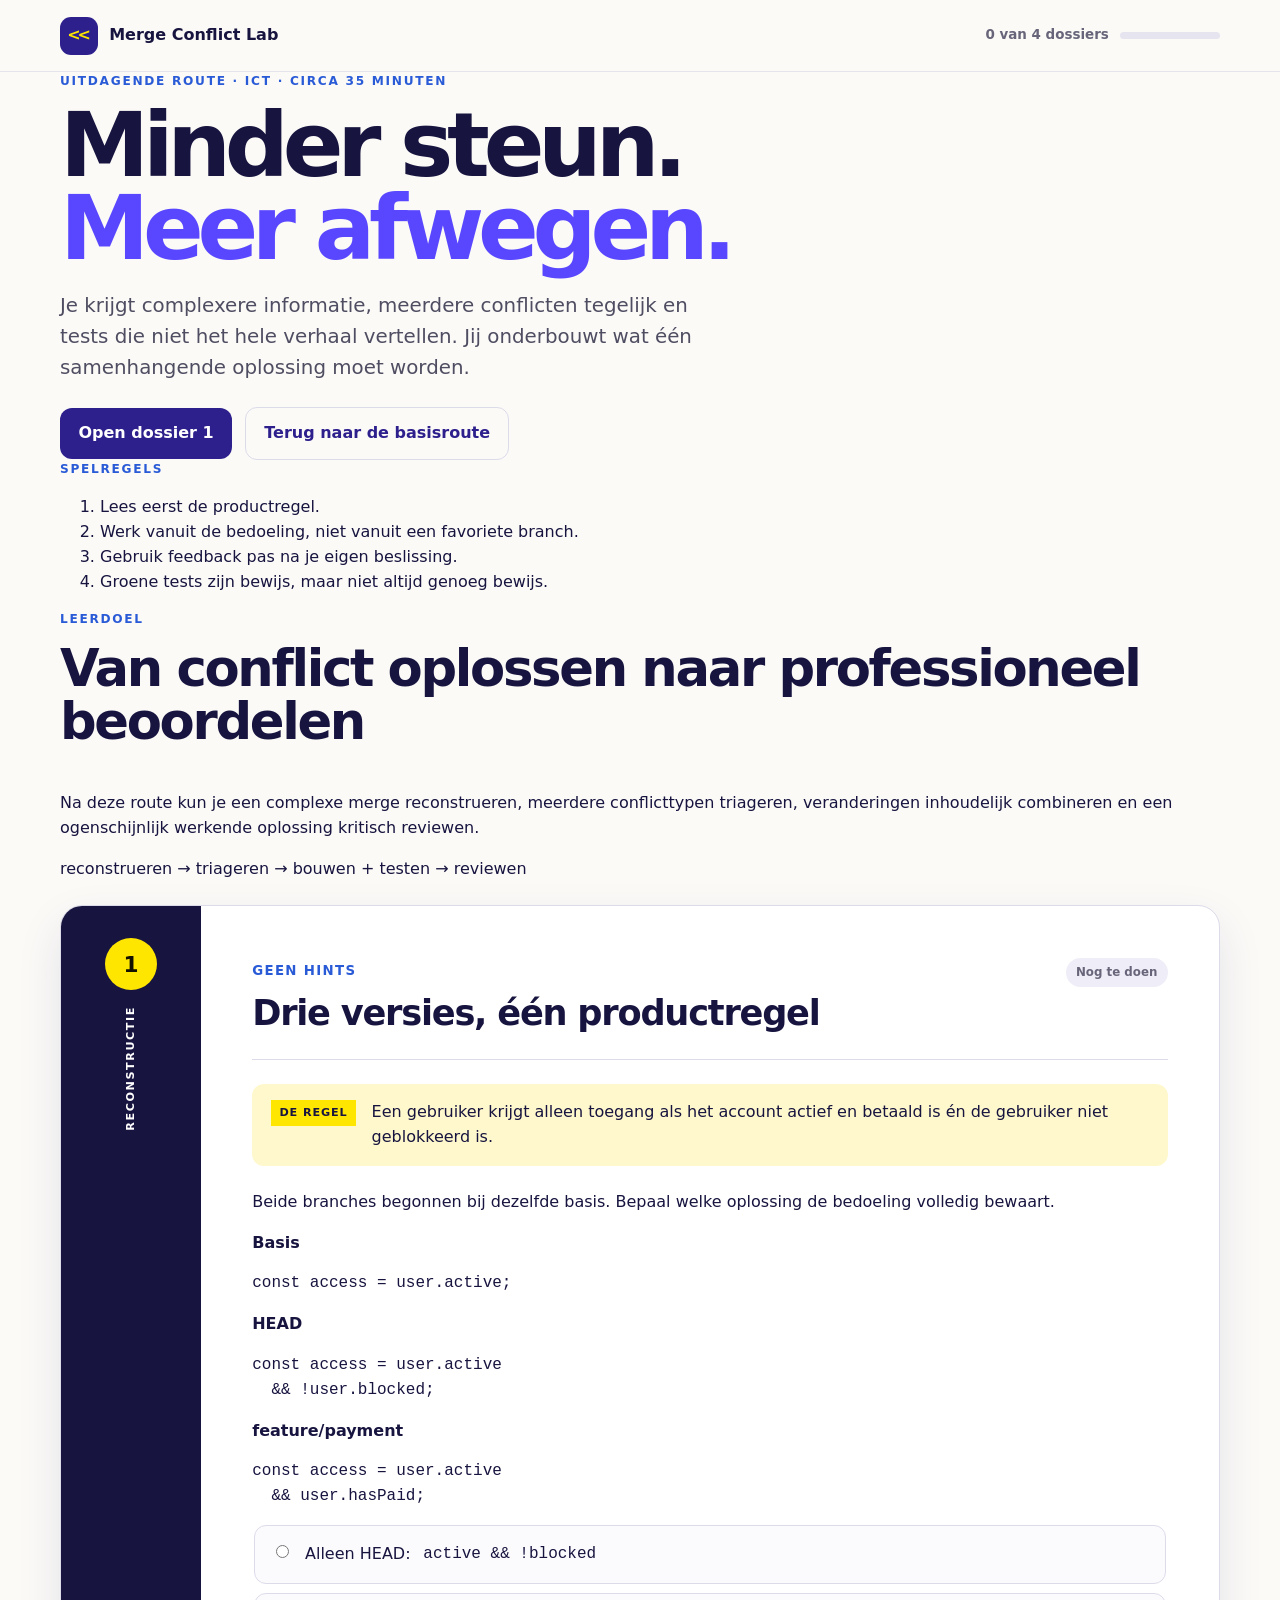
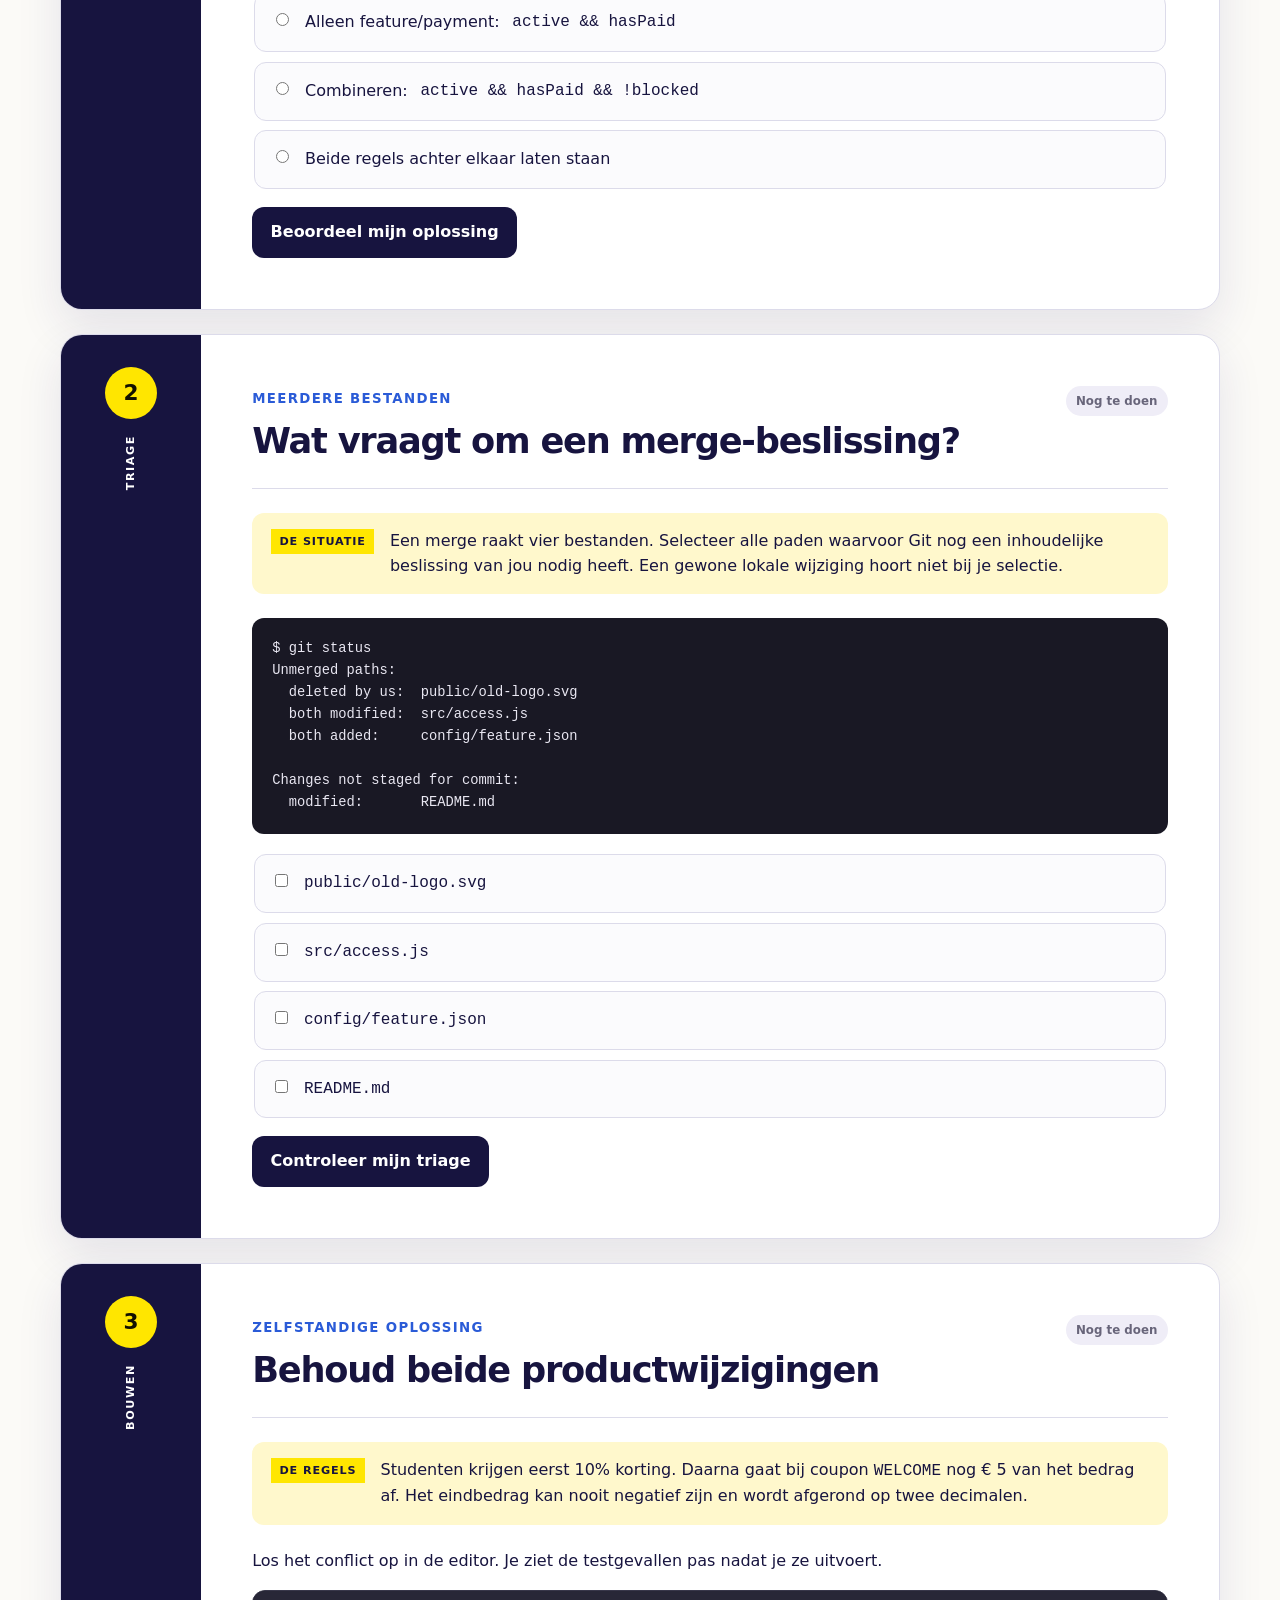
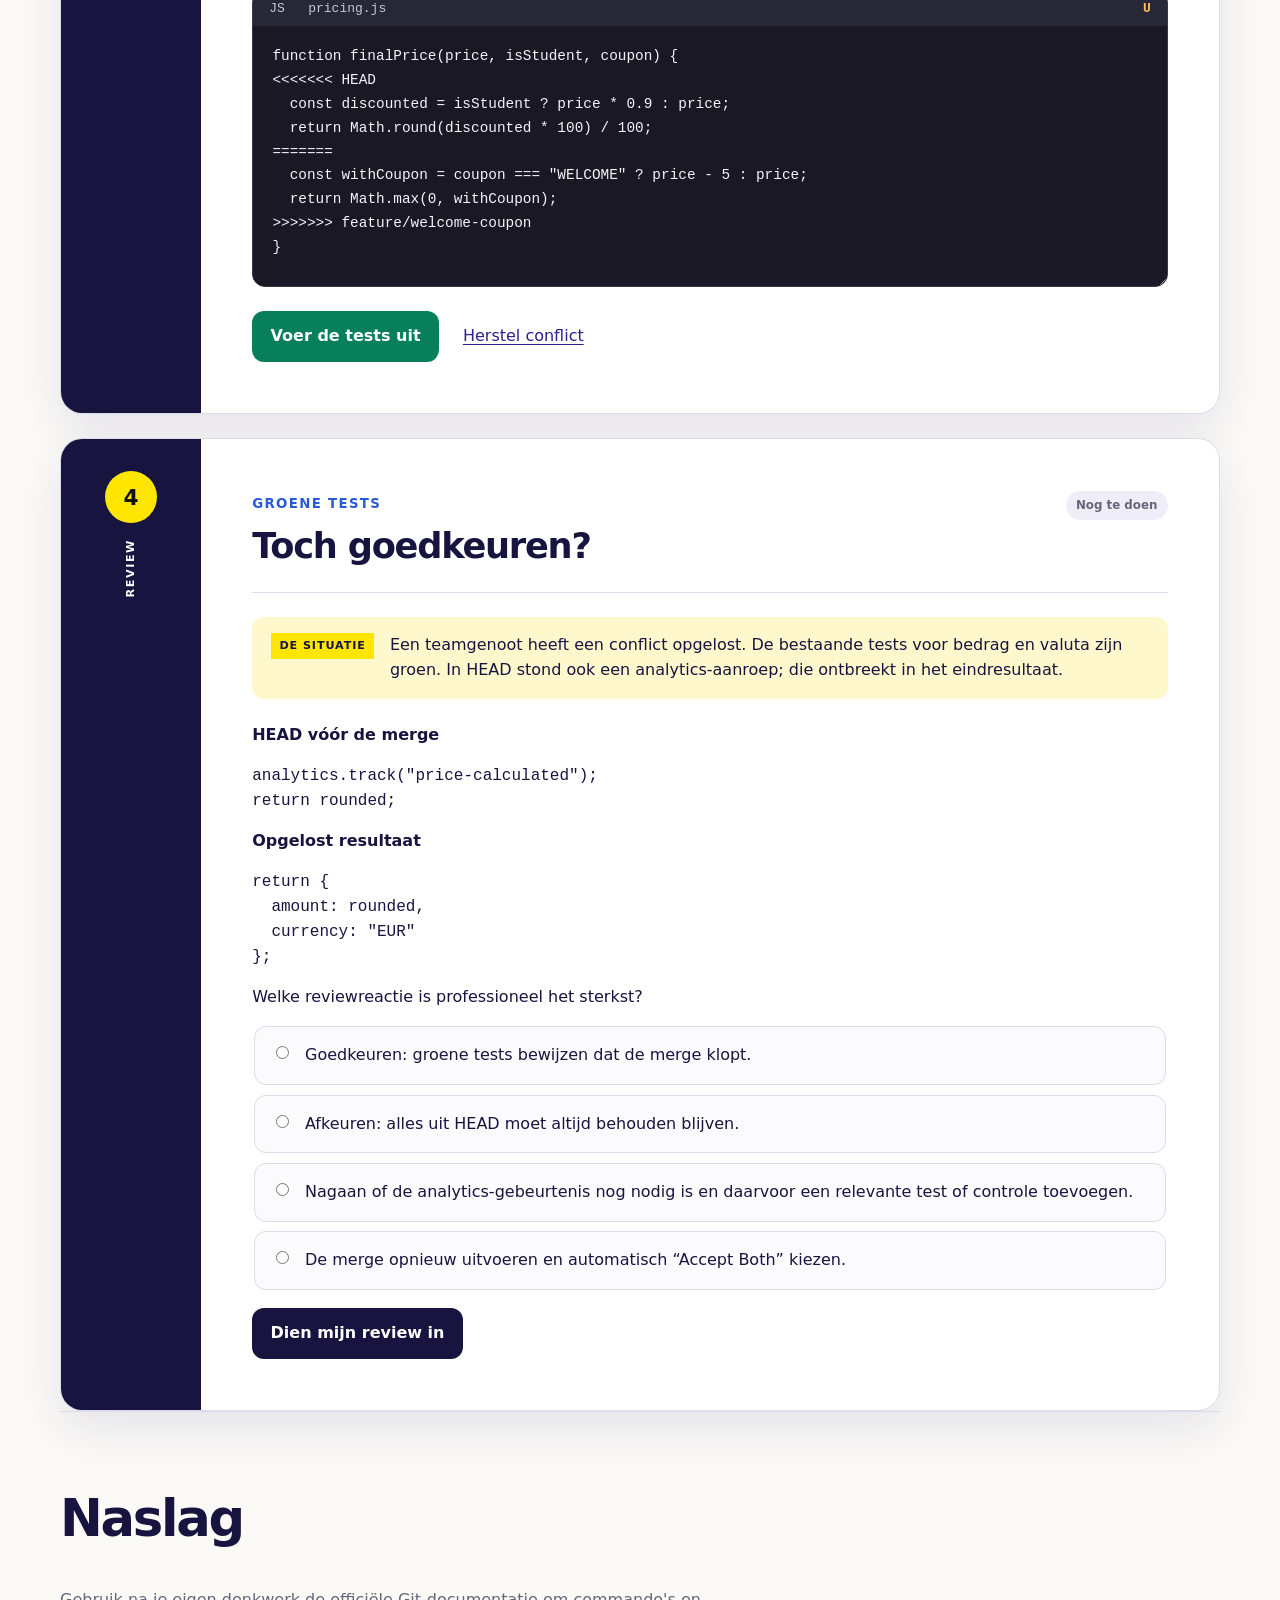
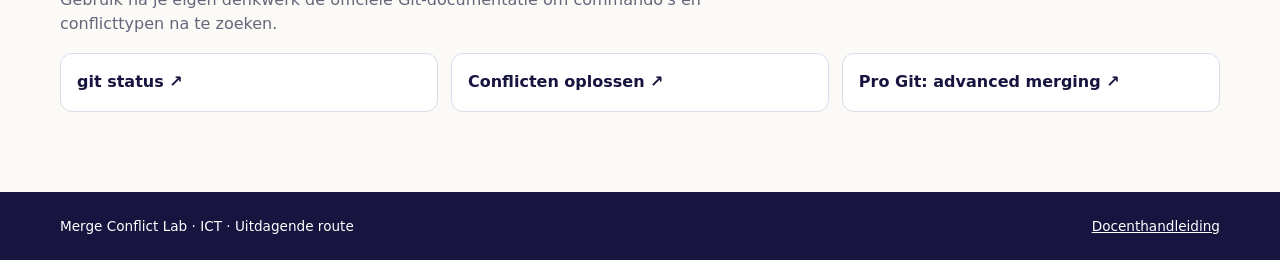
==== challenge.html @ c4d753e9 "Voeg challenge.html voor de uitdagende route toe" ====
<!doctype html>
<html lang="nl">
<head>
<meta charset="utf-8"><meta name="viewport" content="width=device-width,initial-scale=1">
<meta name="description" content="Uitdagende ICT-oefenroute over Git merge-conflicten.">
<title>Uitdagende route · Merge Conflict Lab</title><link rel="icon" href="favicon.svg" type="image/svg+xml"><link rel="stylesheet" href="style.css"><link rel="stylesheet" href="challenge.css">
</head>
<body class="challenge-page">
<a class="skip" href="#dossiers">Ga naar de dossiers</a>
<header><a class="brand" href="index.html"><b>&lt;&lt;</b> Merge Conflict Lab</a><div class="progress"><span id="challengeProgressText">0 van 4 dossiers</span><i><em id="challengeProgressBar"></em></i></div></header>
<main>
<section class="challenge-hero shell">
  <div><p class="eyebrow">Uitdagende route · ICT · circa 35 minuten</p><h1>Minder steun.<br><span>Meer afwegen.</span></h1><p class="lead">Je krijgt complexere informatie, meerdere conflicten tegelijk en tests die niet het hele verhaal vertellen. Jij onderbouwt wat één samenhangende oplossing moet worden.</p><div class="actions"><a class="button primary" href="#dossiers">Open dossier 1</a><a class="button ghost" href="index.html">Terug naar de basisroute</a></div></div>
  <div class="challenge-rules"><p class="eyebrow">Spelregels</p><ol><li>Lees eerst de productregel.</li><li>Werk vanuit de bedoeling, niet vanuit een favoriete branch.</li><li>Gebruik feedback pas na je eigen beslissing.</li><li>Groene tests zijn bewijs, maar niet altijd genoeg bewijs.</li></ol></div>
</section>

<section class="challenge-intro shell"><p class="eyebrow">Leerdoel</p><h2>Van conflict oplossen naar professioneel beoordelen</h2><p>Na deze route kun je een complexe merge reconstrueren, meerdere conflicttypen triageren, veranderingen inhoudelijk combineren en een ogenschijnlijk werkende oplossing kritisch reviewen.</p><div class="challenge-route"><span>reconstrueren</span> → <span>triageren</span> → <span>bouwen + testen</span> → <span>reviewen</span></div></section>

<section class="challenge-dossiers shell" id="dossiers">
<article class="mission challenge-mission" data-challenge="1"><aside><b>1</b><span>Reconstructie</span></aside><div class="content"><div class="mission-head"><div><small>GEEN HINTS</small><h3>Drie versies, één productregel</h3></div><mark>Nog te doen</mark></div>
<div class="briefing"><b>De regel</b><p>Een gebruiker krijgt alleen toegang als het account actief en betaald is én de gebruiker niet geblokkeerd is.</p></div>
<p>Beide branches begonnen bij dezelfde basis. Bepaal welke oplossing de bedoeling volledig bewaart.</p>
<div class="three-way"><div><b>Basis</b><pre><code>const access = user.active;</code></pre></div><div><b>HEAD</b><pre><code>const access = user.active
  && !user.blocked;</code></pre></div><div><b>feature/payment</b><pre><code>const access = user.active
  && user.hasPaid;</code></pre></div></div>
<fieldset class="stack">
<label><input type="radio" name="reconstruct" value="head">Alleen HEAD: <code>active && !blocked</code></label>
<label><input type="radio" name="reconstruct" value="incoming">Alleen feature/payment: <code>active && hasPaid</code></label>
<label><input type="radio" name="reconstruct" value="combine">Combineren: <code>active && hasPaid && !blocked</code></label>
<label><input type="radio" name="reconstruct" value="both">Beide regels achter elkaar laten staan</label>
</fieldset><button class="button check" id="checkReconstruct">Beoordeel mijn oplossing</button><div class="feedback" id="reconstructFeedback" aria-live="polite"></div></div></article>

<article class="mission challenge-mission" data-challenge="2"><aside><b>2</b><span>Triage</span></aside><div class="content"><div class="mission-head"><div><small>MEERDERE BESTANDEN</small><h3>Wat vraagt om een merge-beslissing?</h3></div><mark>Nog te doen</mark></div>
<div class="briefing"><b>De situatie</b><p>Een merge raakt vier bestanden. Selecteer alle paden waarvoor Git nog een inhoudelijke beslissing van jou nodig heeft. Een gewone lokale wijziging hoort niet bij je selectie.</p></div>
<pre class="status-output"><code>$ git status
Unmerged paths:
  deleted by us:  public/old-logo.svg
  both modified:  src/access.js
  both added:     config/feature.json

Changes not staged for commit:
  modified:       README.md</code></pre>
<fieldset class="stack triage-options">
<label><input type="checkbox" name="triage" value="logo"><code>public/old-logo.svg</code></label>
<label><input type="checkbox" name="triage" value="access"><code>src/access.js</code></label>
<label><input type="checkbox" name="triage" value="config"><code>config/feature.json</code></label>
<label><input type="checkbox" name="triage" value="readme"><code>README.md</code></label>
</fieldset><button class="button check" id="checkTriage">Controleer mijn triage</button><div class="feedback" id="triageFeedback" aria-live="polite"></div></div></article>

<article class="mission challenge-mission" data-challenge="3"><aside><b>3</b><span>Bouwen</span></aside><div class="content"><div class="mission-head"><div><small>ZELFSTANDIGE OPLOSSING</small><h3>Behoud beide productwijzigingen</h3></div><mark>Nog te doen</mark></div>
<div class="briefing"><b>De regels</b><p>Studenten krijgen eerst 10% korting. Daarna gaat bij coupon <code>WELCOME</code> nog € 5 van het bedrag af. Het eindbedrag kan nooit negatief zijn en wordt afgerond op twee decimalen.</p></div>
<p>Los het conflict op in de editor. Je ziet de testgevallen pas nadat je ze uitvoert.</p>
<div class="editor"><div>JS &nbsp; pricing.js <b>U</b></div><textarea id="challengeEditor" spellcheck="false" aria-label="Los het prijsconflict op">function finalPrice(price, isStudent, coupon) {
<<<<<<< HEAD
  const discounted = isStudent ? price * 0.9 : price;
  return Math.round(discounted * 100) / 100;
=======
  const withCoupon = coupon === "WELCOME" ? price - 5 : price;
  return Math.max(0, withCoupon);
>>>>>>> feature/welcome-coupon
}</textarea></div>
<div class="actions"><button class="button test" id="runChallengeTests">Voer de tests uit</button><button class="linkbutton" id="restoreChallengeCode">Herstel conflict</button></div><div class="feedback" id="challengeCodeFeedback" aria-live="polite"></div><div class="tests" id="challengeTestPanel" aria-live="polite" hidden></div></div></article>

<article class="mission challenge-mission" data-challenge="4"><aside><b>4</b><span>Review</span></aside><div class="content"><div class="mission-head"><div><small>GROENE TESTS</small><h3>Toch goedkeuren?</h3></div><mark>Nog te doen</mark></div>
<div class="briefing"><b>De situatie</b><p>Een teamgenoot heeft een conflict opgelost. De bestaande tests voor bedrag en valuta zijn groen. In HEAD stond ook een analytics-aanroep; die ontbreekt in het eindresultaat.</p></div>
<div class="review-grid"><div><b>HEAD vóór de merge</b><pre><code>analytics.track("price-calculated");
return rounded;</code></pre></div><div><b>Opgelost resultaat</b><pre><code>return {
  amount: rounded,
  currency: "EUR"
};</code></pre></div></div>
<p>Welke reviewreactie is professioneel het sterkst?</p><fieldset class="stack">
<label><input type="radio" name="review" value="approve">Goedkeuren: groene tests bewijzen dat de merge klopt.</label>
<label><input type="radio" name="review" value="reject">Afkeuren: alles uit HEAD moet altijd behouden blijven.</label>
<label><input type="radio" name="review" value="investigate">Nagaan of de analytics-gebeurtenis nog nodig is en daarvoor een relevante test of controle toevoegen.</label>
<label><input type="radio" name="review" value="redo">De merge opnieuw uitvoeren en automatisch “Accept Both” kiezen.</label>
</fieldset><button class="button check" id="checkReview">Dien mijn review in</button><div class="feedback" id="reviewFeedback" aria-live="polite"></div></div></article>
</section>

<section class="challenge-finish shell" id="challengeFinish" hidden><p class="eyebrow">Route voltooid</p><h2>Je beoordeelt nu méér dan markers</h2><p>Je hebt technische signalen, productregels, tests en verloren gedrag samen gebruikt. Dat is de kern van een professionele merge-review.</p><div class="mantra"><span>reconstrueer</span> → <span>begrijp bedoeling</span> → <span>combineer</span> → <span>test</span> → <span>review verloren gedrag</span></div><div class="actions"><a class="button primary" href="index.html">Terug naar de basisroute</a><button class="button ghost light" id="printChallenge">Print / bewaar als pdf</button></div></section>

<section class="sources shell"><h2>Naslag</h2><p>Gebruik na je eigen denkwerk de officiële Git-documentatie om commando's en conflicttypen na te zoeken.</p><div><a href="https://git-scm.com/docs/git-status" target="_blank" rel="noreferrer">git status ↗</a><a href="https://git-scm.com/docs/git-merge#_how_to_resolve_conflicts" target="_blank" rel="noreferrer">Conflicten oplossen ↗</a><a href="https://git-scm.com/book/en/v2/Git-Tools-Advanced-Merging" target="_blank" rel="noreferrer">Pro Git: advanced merging ↗</a></div></section>
</main>
<footer><p>Merge Conflict Lab · ICT · Uitdagende route</p><a href="DOCENTHANDLEIDING.md">Docenthandleiding</a></footer>
<script src="challenge.js"></script>
</body></html>
---- style.css ----
:root{--ink:#17143f;--purple:#2d208d;--bright:#5947ff;--blue:#2a5bd7;--yellow:#ffe600;--green:#087f5b;--red:#c53845;--paper:#fbfaf7;--line:#dcdbea;--muted:#68657a;--terminal:#191824;--shadow:0 18px 45px rgba(38,31,103,.1)}
*{box-sizing:border-box}html{scroll-behavior:smooth}body{margin:0;background:var(--paper);color:var(--ink);font:16px/1.55 Inter,ui-sans-serif,system-ui,-apple-system,"Segoe UI",sans-serif}button,input,select,textarea{font:inherit}button,label,select{cursor:pointer}code,pre,textarea{font-family:"SFMono-Regular",Consolas,monospace}a{color:inherit}.shell{width:min(1160px,calc(100% - 40px));margin-inline:auto}.skip{position:fixed;top:-5rem;left:1rem;z-index:30;background:var(--yellow);padding:.7rem 1rem;font-weight:800}.skip:focus{top:1rem}
header{position:sticky;top:0;z-index:20;height:72px;padding:0 max(20px,calc((100vw - 1160px)/2));display:flex;align-items:center;justify-content:space-between;gap:2rem;background:rgba(251,250,247,.93);backdrop-filter:blur(16px);border-bottom:1px solid rgba(45,32,141,.1)}.brand{display:flex;align-items:center;gap:.7rem;text-decoration:none;font-weight:850}.brand b{display:grid;place-items:center;width:38px;height:38px;border-radius:11px;background:var(--purple);color:var(--yellow);letter-spacing:-.2em;padding-right:.2em}.progress{min-width:230px;display:grid;grid-template-columns:auto 100px;align-items:center;gap:.7rem;color:var(--muted);font-size:.84rem;font-weight:750}.progress>i{height:7px;background:#e6e4ef;border-radius:20px;overflow:hidden}.progress em{display:block;width:0;height:100%;background:var(--bright);transition:.35s}
.hero{min-height:650px;padding:6rem 0;display:grid;grid-template-columns:1.05fr .95fr;gap:clamp(2rem,6vw,6rem);align-items:center}.eyebrow{margin:0 0 .8rem;color:var(--blue);font-size:.76rem;font-weight:850;letter-spacing:.14em;text-transform:uppercase}h1,h2,h3,h4,p{margin-top:0}h1{margin-bottom:1.3rem;font-size:clamp(3rem,7vw,5.8rem);line-height:.93;letter-spacing:-.07em}h1 span{color:var(--bright)}.lead{max-width:650px;color:#4f4d61;font-size:clamp(1.05rem,2vw,1.24rem)}.actions{display:flex;flex-wrap:wrap;align-items:center;gap:.8rem;margin-top:1.5rem}.button{border:0;border-radius:12px;padding:.82rem 1.15rem;font-weight:800;text-decoration:none;transition:.15s}.button:hover:not(:disabled){transform:translateY(-2px);box-shadow:0 8px 18px rgba(45,32,141,.16)}.button:focus-visible,input:focus-visible,select:focus-visible,textarea:focus-visible,a:focus-visible{outline:3px solid var(--yellow);outline-offset:3px}.primary{background:var(--purple);color:#fff}.ghost{background:transparent;color:var(--purple);border:1px solid var(--line)}.check{margin-top:1.1rem;background:var(--ink);color:#fff}.test{background:var(--green);color:#fff}.button:disabled{opacity:.45;cursor:not-allowed}.linkbutton{border:0;background:transparent;color:var(--purple);text-decoration:underline;text-underline-offset:3px;padding:.7rem}
.terminal{overflow:hidden;border-radius:18px;background:var(--terminal);color:#f5f4fb;box-shadow:24px 24px 0 rgba(45,32,141,.1);transform:rotate(1deg)}.dots{height:46px;padding:.7rem 1rem;background:#282737;color:#ff6464;letter-spacing:.12em}.dots small{margin-left:.5rem;color:#9998aa}.terminal pre{margin:0;padding:2rem;font-size:clamp(.78rem,1.5vw,1rem);line-height:1.75;overflow:auto}.terminal pre span{color:#70a6ff}.terminal pre b{color:#ff7180}.terminal pre strong{color:#ffd166}.terminal>p{margin:0;padding:1rem 2rem;background:var(--yellow);color:#1a1800;font-size:.9rem;font-weight:800}
.brief{padding:6rem 0;border-top:1px solid var(--line)}h2{font-size:clamp(2.1rem,4vw,3.6rem);line-height:1.04;letter-spacing:-.045em}.outcomes{display:grid;grid-template-columns:repeat(4,1fr);gap:1rem;margin-top:2.5rem}.outcomes article{min-height:205px;padding:1.5rem;border:1px solid var(--line);border-radius:18px;background:#fff}.outcomes article>b{color:var(--blue);font-size:.8rem}.outcomes h3{margin:2rem 0 .5rem}.outcomes p{color:var(--muted);font-size:.94rem}.route{margin-top:1rem;padding:1.1rem 1.4rem;display:flex;flex-wrap:wrap;align-items:center;gap:.8rem;border-radius:16px;background:#eeeafd;color:var(--purple)}.route>b{margin-right:auto}.route span,.mantra span{padding:.28rem .55rem;border-radius:8px;background:#fff;font-size:.86rem;font-weight:750}
.exercises{padding:5rem 0 8rem}.zone{max-width:750px;margin-bottom:3rem}.zone>p:last-child{color:var(--muted);font-size:1.07rem}.mission{display:grid;grid-template-columns:140px 1fr;margin-top:1.5rem;overflow:hidden;border:1px solid var(--line);border-radius:22px;background:#fff;box-shadow:var(--shadow);scroll-margin-top:90px}.mission.completed{border-color:rgba(8,127,91,.5)}.mission>aside{padding:2rem 1rem;background:var(--ink);color:#fff;text-align:center}.mission>aside b{display:grid;place-items:center;width:52px;height:52px;margin:0 auto 1rem;border-radius:50%;background:var(--yellow);color:#121100;font-size:1.35rem}.mission>aside span{display:block;writing-mode:vertical-rl;transform:rotate(180deg);margin:auto;text-transform:uppercase;letter-spacing:.14em;font-size:.7rem;font-weight:800}.content{min-width:0;padding:clamp(1.5rem,4vw,3.2rem)}.mission-head{display:flex;justify-content:space-between;align-items:start;gap:1rem;margin-bottom:1.5rem;padding-bottom:1.2rem;border-bottom:1px solid var(--line)}.mission-head small{color:var(--blue);font-weight:850;letter-spacing:.1em}.mission-head h3{margin:.2rem 0 0;font-size:clamp(1.5rem,3vw,2.2rem);letter-spacing:-.035em}.mission-head mark{flex:none;padding:.35rem .65rem;border-radius:20px;background:#efedf7;color:var(--muted);font-size:.74rem;font-weight:800}.completed .mission-head mark{background:#dff5eb;color:var(--green)}
.choices{padding:0;border:0;display:grid;grid-template-columns:1fr 1fr;gap:.75rem}.choices label,.stack label{display:flex;align-items:start;gap:.8rem;padding:1rem;border:1px solid var(--line);border-radius:12px;background:#fbfbfd}.choices label:has(input:checked),.stack label:has(input:checked){border-color:var(--bright);background:#f0edff;box-shadow:inset 0 0 0 1px var(--bright)}input{accent-color:var(--purple)}.choices span{display:grid;gap:.3rem}.choices small{color:var(--muted)}.feedback{display:none;margin-top:1rem;padding:1rem 1.1rem;border-left:5px solid;border-radius:12px}.feedback.show{display:block}.feedback.good{background:#e6f6ef;border-color:var(--green);color:#09563f}.feedback.try{background:#fff1e5;border-color:#d06a16;color:#77380b}.feedback strong{display:block;margin-bottom:.25rem}
.status-output{margin:1rem 0 1.25rem;padding:1.25rem;overflow:auto;border-radius:12px;background:var(--terminal);color:#e9e7f2;font-size:.86rem;line-height:1.6}.status-output b{color:#ffcf56}.marker-grid{display:grid;grid-template-columns:1fr 1fr;gap:1.5rem}.conflict,.compare pre{margin:0;padding:1.4rem;overflow:auto;border-radius:12px;background:var(--terminal);color:#ffcf56;line-height:1.85}.conflict span{color:#8ec5ff}.conflict b{color:#a6e3a1}.selects{display:grid;gap:.8rem}.selects label,#exitTicket label{display:grid;gap:.35rem;font-size:.9rem;font-weight:750}select,#exitTicket textarea{width:100%;padding:.75rem;border:1px solid #c8c6d8;border-radius:9px;background:#fff;color:var(--ink)}.briefing{display:flex;align-items:start;gap:1rem;margin-bottom:1.5rem;padding:1rem 1.2rem;border-radius:12px;background:#fff8cc}.briefing>b{flex:none;padding:.25rem .5rem;background:var(--yellow);font-size:.7rem;letter-spacing:.08em;text-transform:uppercase}.briefing p{margin:0}.compare{display:grid;grid-template-columns:1fr 1fr;gap:1rem;margin:1.5rem 0}.compare>div{padding:1rem;border:1px solid var(--line);border-radius:12px}.compare pre{margin:.7rem 0}.compare small{color:var(--muted)}.stack{padding:0;border:0;display:grid;gap:.6rem}
.editor{overflow:hidden;border:1px solid #38374a;border-radius:13px;background:var(--terminal)}.editor>div{padding:.65rem 1rem;background:#282737;color:#c8c6d2;font:13px monospace}.editor>div>b{float:right;color:#ffbb55}.editor textarea{display:block;width:100%;min-height:260px;padding:1.2rem;resize:vertical;border:0;background:var(--terminal);color:#f5f4fb;font-size:.9rem;line-height:1.65;tab-size:2}.tests{margin-top:1rem;padding:1rem 1.2rem;border:1px solid #a9dfca;border-radius:12px;background:#f1fbf7;color:var(--green)}.tests.failed{border-color:#efb0b7;background:#fff4f5;color:var(--ink)}.tests p{display:flex;align-items:baseline;gap:.5rem;margin:.45rem 0;font-family:monospace}.tests p b{width:1rem}.tests p small{margin-left:auto;color:var(--muted)}.tests .fail b{color:var(--red)}.tests .pass b{color:var(--green)}.sequence{display:grid;grid-template-columns:1fr 1fr;gap:1rem}.sequence>div{min-height:250px;padding:1rem;border:1px solid var(--line);border-radius:12px;background:#fbfbfd}#actionBank{display:flex;flex-wrap:wrap;gap:.55rem}.chip{padding:.55rem .7rem;border:1px solid #cbc8dd;border-radius:9px;background:#fff;font:12px monospace}.chip:hover{border-color:var(--bright)}#sequenceList{padding-left:1.8rem;display:grid;gap:.45rem}#sequenceList li:not(.placeholder){display:flex;align-items:center;justify-content:space-between;gap:.75rem;padding:.55rem .7rem;border-radius:8px;background:#eeeafd;font:12px monospace}#sequenceList li span{min-width:0}.remove-step{flex:none;display:grid;place-items:center;width:1.75rem;height:1.75rem;padding:0;border:0;border-radius:50%;background:#fff;color:var(--red);font:800 1.15rem/1 sans-serif}.remove-step:hover{background:#ffe7e9}.remove-step:focus-visible{outline:3px solid var(--yellow);outline-offset:2px}.placeholder{color:var(--muted);font-style:italic}
.challenge-teaser{padding:0 0 7rem;display:grid;grid-template-columns:1fr .9fr;gap:4rem;align-items:center}.challenge-teaser>div:first-child>p:last-child{max-width:650px;color:var(--muted);font-size:1.06rem}.challenge-card{padding:1.7rem;border:1px solid #cbc5ff;border-radius:20px;background:linear-gradient(145deg,#eeeafd,#fff);box-shadow:var(--shadow)}.challenge-card>span{color:var(--blue);font-size:.76rem;font-weight:850;letter-spacing:.08em;text-transform:uppercase}.challenge-card h3{margin:.65rem 0;font-size:1.65rem}.challenge-card p{color:var(--muted)}.challenge-card small{display:block;margin-top:.75rem;color:var(--muted)}.button.locked{background:#d7d5df;color:#666274;box-shadow:none;cursor:not-allowed;transform:none}
.debrief{padding:6rem 0;display:grid;grid-template-columns:1fr .9fr;gap:4rem;border-top:1px solid var(--line)}.debrief>div>p:not(.eyebrow){color:var(--muted);font-size:1.06rem}.mantra{display:flex;flex-wrap:wrap;align-items:center;gap:.5rem;margin-top:2rem}#exitTicket{padding:1.6rem;border:1px solid var(--line);border-radius:18px;background:#fff;box-shadow:var(--shadow)}#exitTicket label+label{margin-top:1rem}#exitTicket textarea{resize:vertical;cursor:text}#exitTicket .button{margin-top:1.2rem}.summary{margin-bottom:6rem;padding:clamp(2rem,5vw,4rem);border-radius:24px;background:var(--purple);color:#fff}.summary .eyebrow{color:#c9c0ff}.summary>div{display:grid;grid-template-columns:repeat(3,1fr);gap:1rem;margin:2rem 0}.summary article{padding:1rem;border-radius:12px;background:rgba(255,255,255,.1)}.summary article span,.summary article b{display:block}.summary article span{margin-top:.5rem;color:#eeecff}.light{color:#fff;border-color:rgba(255,255,255,.4)}.sources{padding:5rem 0;border-top:1px solid var(--line)}.sources>p{max-width:740px;color:var(--muted)}.sources>div{display:grid;grid-template-columns:repeat(3,1fr);gap:.8rem}.sources a{padding:1rem;border:1px solid var(--line);border-radius:12px;background:#fff;text-decoration:none;font-weight:750}.sources a:hover{border-color:var(--bright);color:var(--purple)}footer{padding:1.5rem max(20px,calc((100vw - 1160px)/2));display:flex;justify-content:space-between;background:var(--ink);color:#fff;font-size:.85rem}footer p{margin:0}
@media(max-width:850px){.hero,.debrief,.challenge-teaser{grid-template-columns:1fr}.hero{min-height:auto;padding:4rem 0}.terminal{transform:none}.outcomes{grid-template-columns:1fr 1fr}.mission{grid-template-columns:80px 1fr}.marker-grid,.compare,.sequence{grid-template-columns:1fr}.summary>div,.sources>div{grid-template-columns:1fr}}
@media(max-width:560px){.shell{width:calc(100% - 24px)}header{height:auto;min-height:70px;padding:.7rem 12px}.brand{font-size:.88rem}.progress{min-width:115px;grid-template-columns:1fr;gap:.2rem;text-align:right}h1{font-size:clamp(2.7rem,15vw,4rem)}.outcomes{grid-template-columns:1fr}.mission{grid-template-columns:1fr}.mission>aside{display:flex;align-items:center;gap:.8rem;padding:.7rem 1rem}.mission>aside b{width:38px;height:38px;margin:0}.mission>aside span{writing-mode:initial;transform:none;margin:0}.choices{grid-template-columns:1fr}.route{gap:.5rem}footer{flex-direction:column;gap:.6rem}}
@media(prefers-reduced-motion:reduce){html{scroll-behavior:auto}*{transition:none!important}}@media print{header,.hero,.brief,.exercises,.debrief,.sources,footer{display:none!important}.summary[hidden]{display:block!important}.summary{background:#fff;color:#000;border:2px solid}.summary article{border:1px solid #aaa}.summary .button{display:none}}
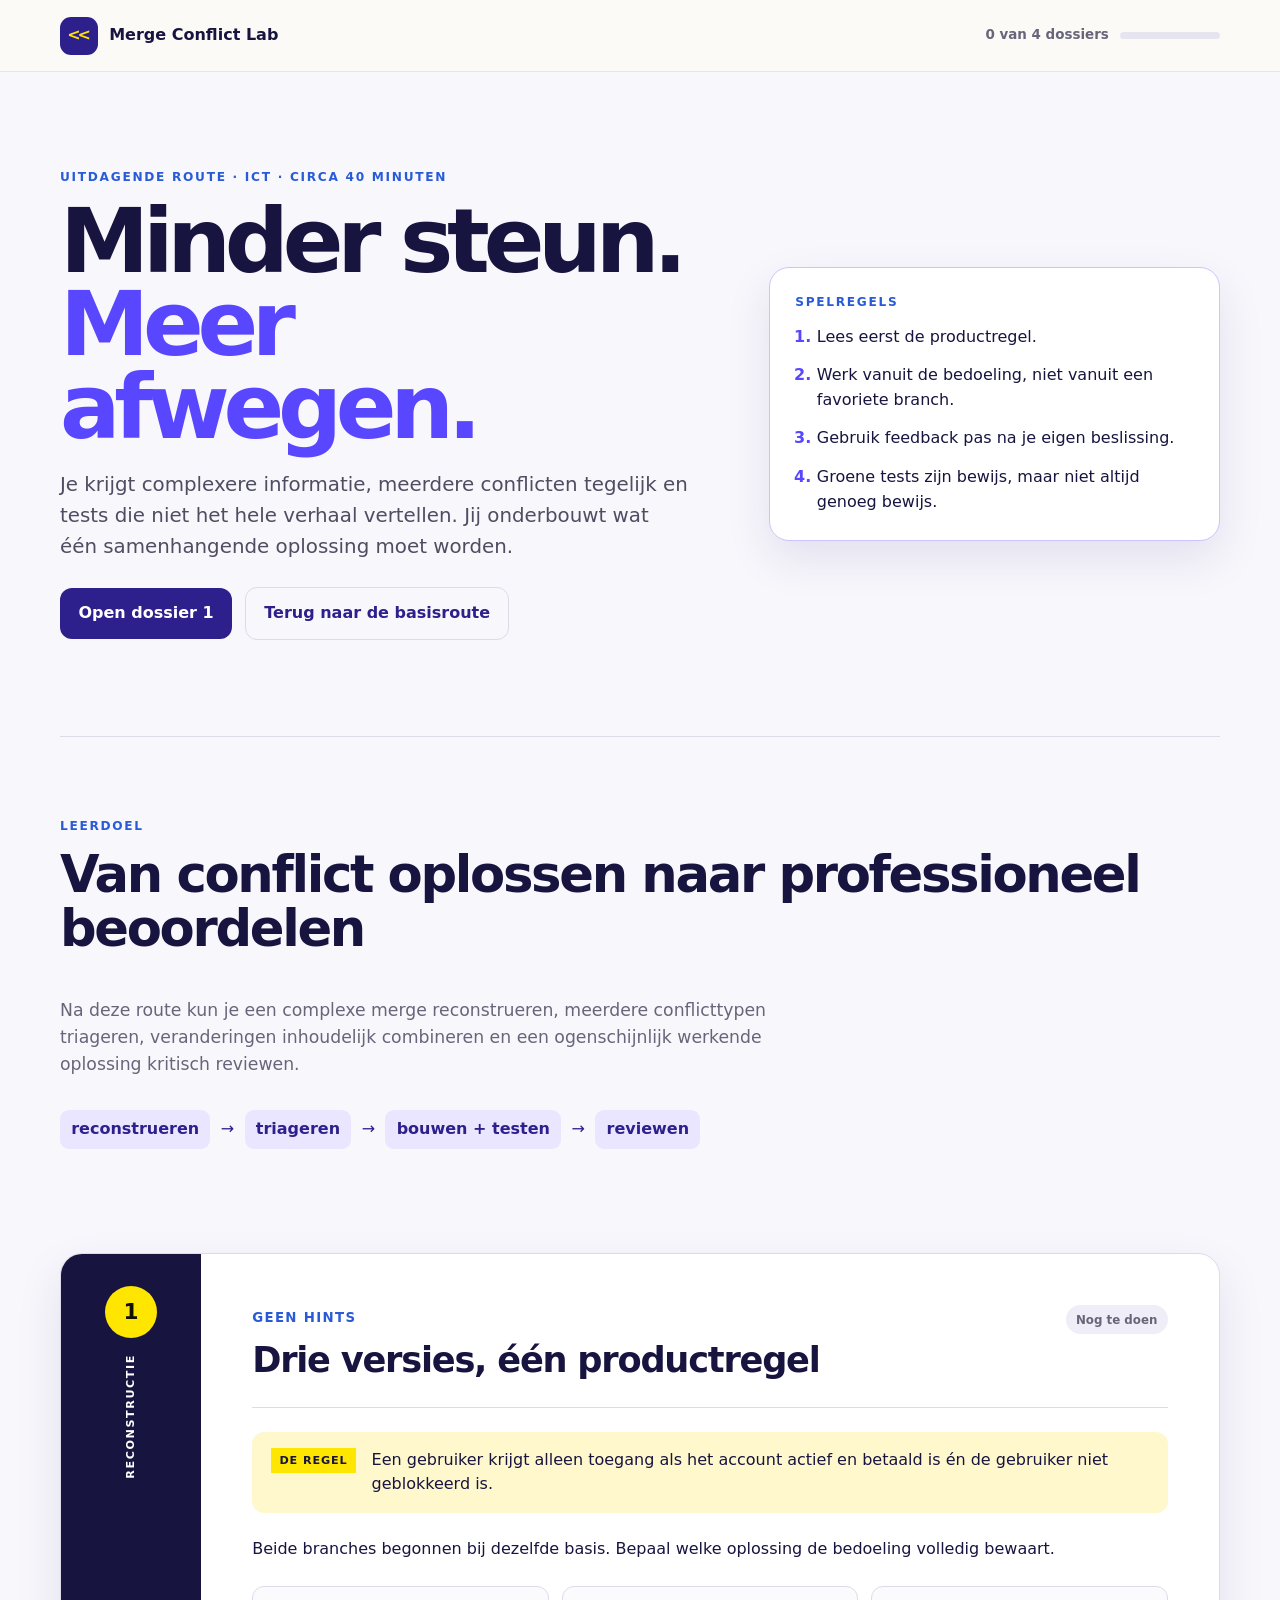
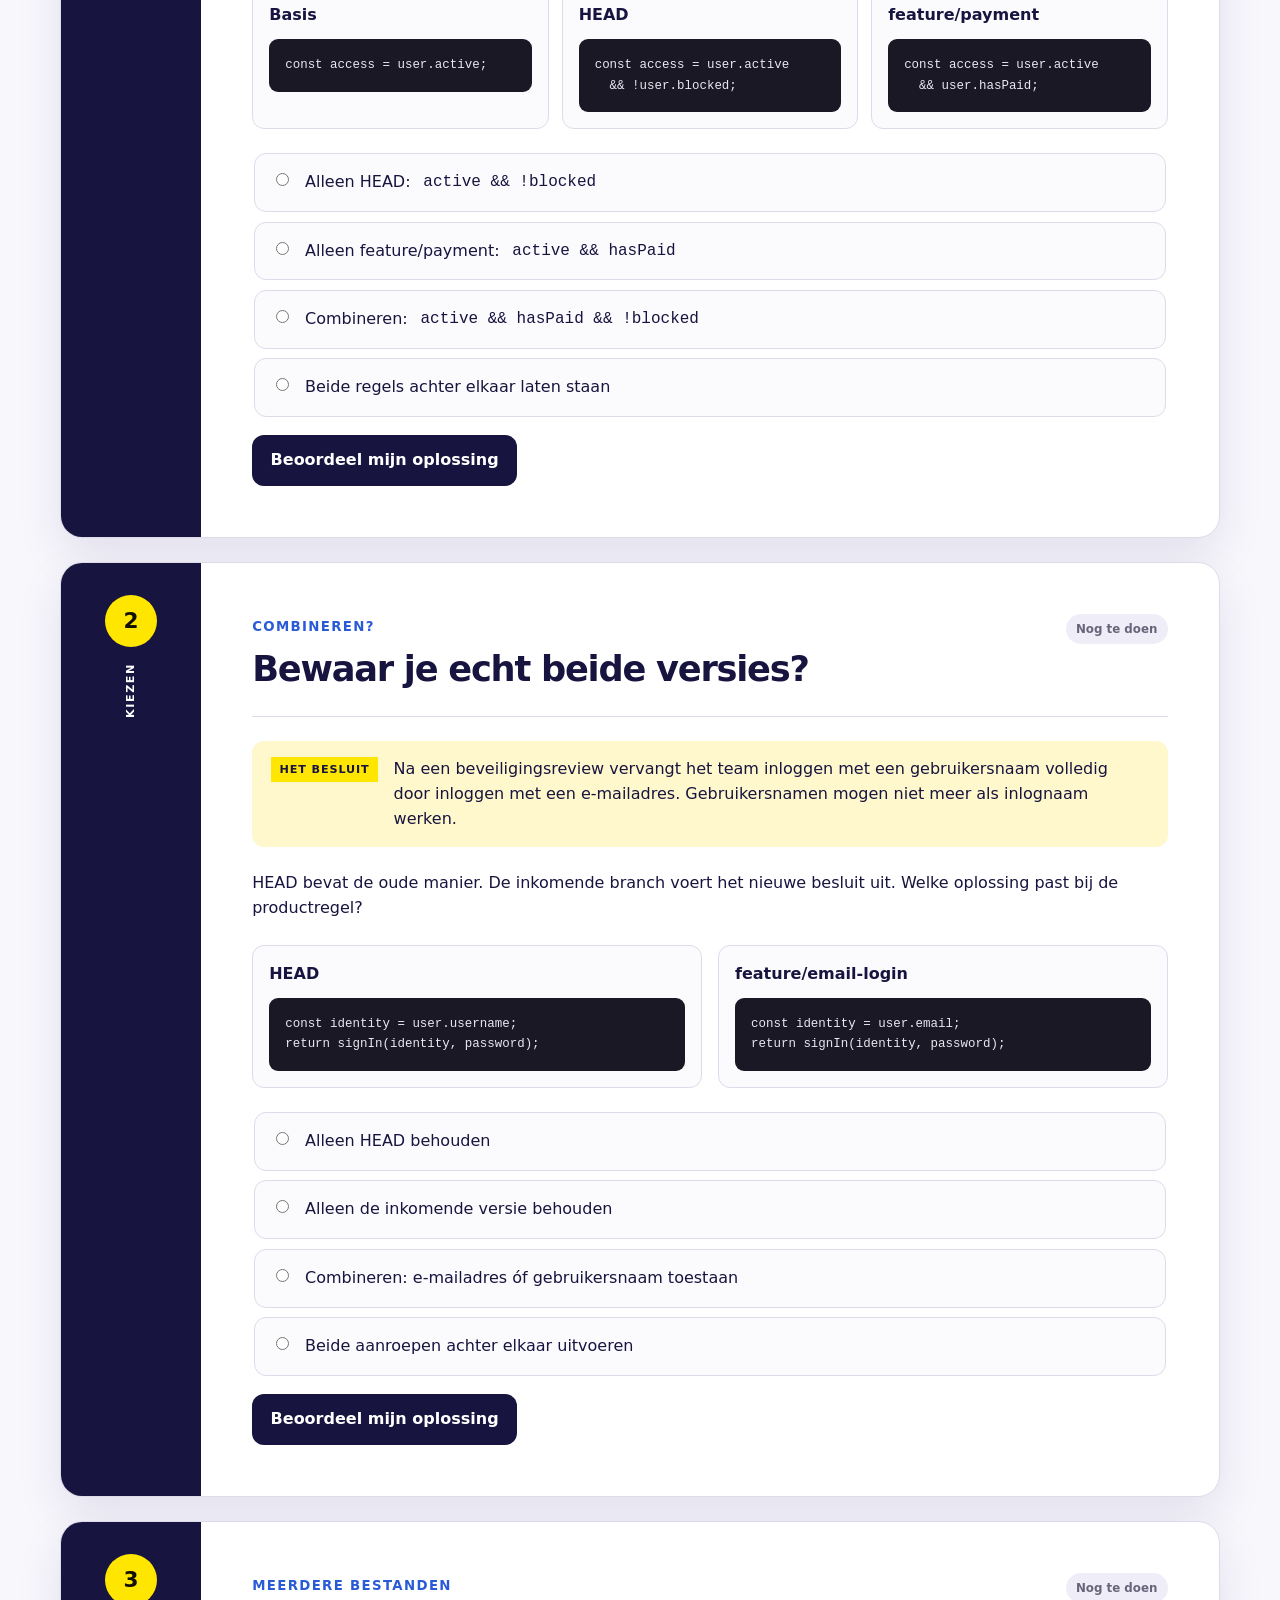
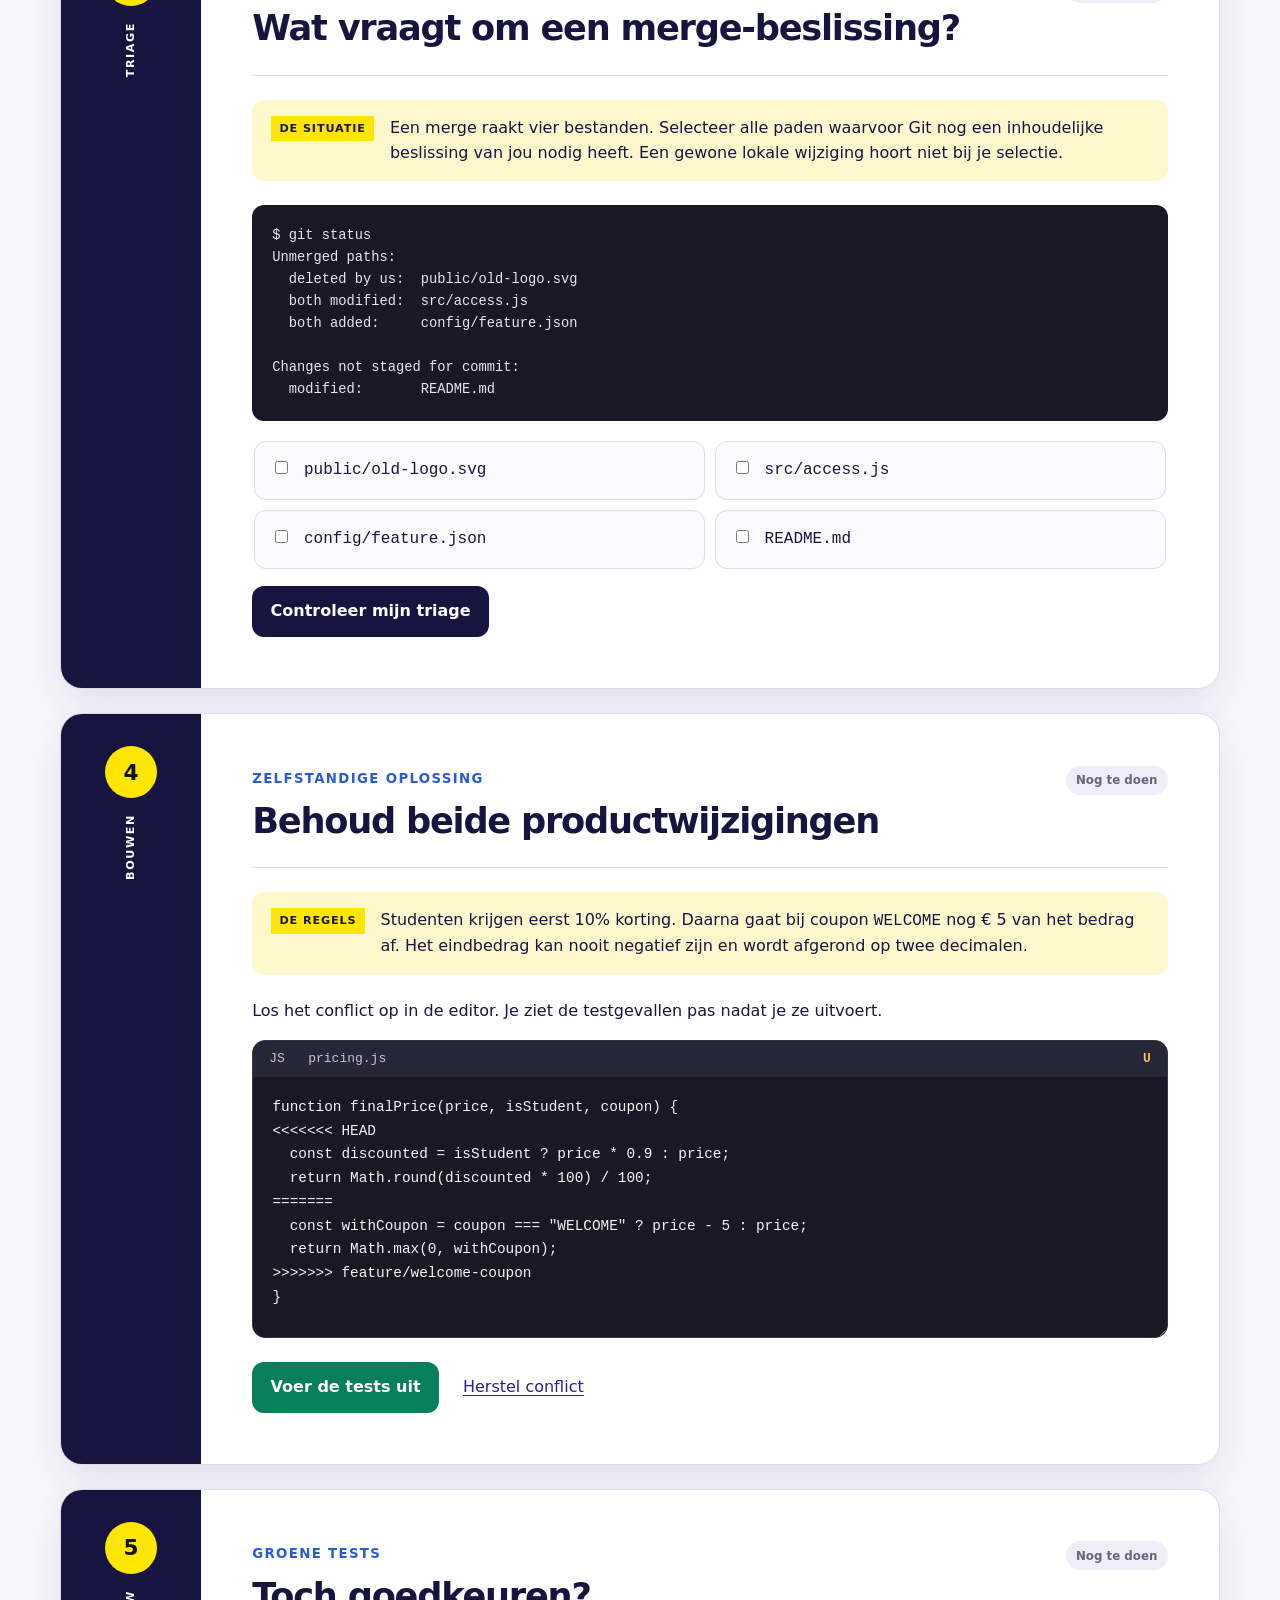
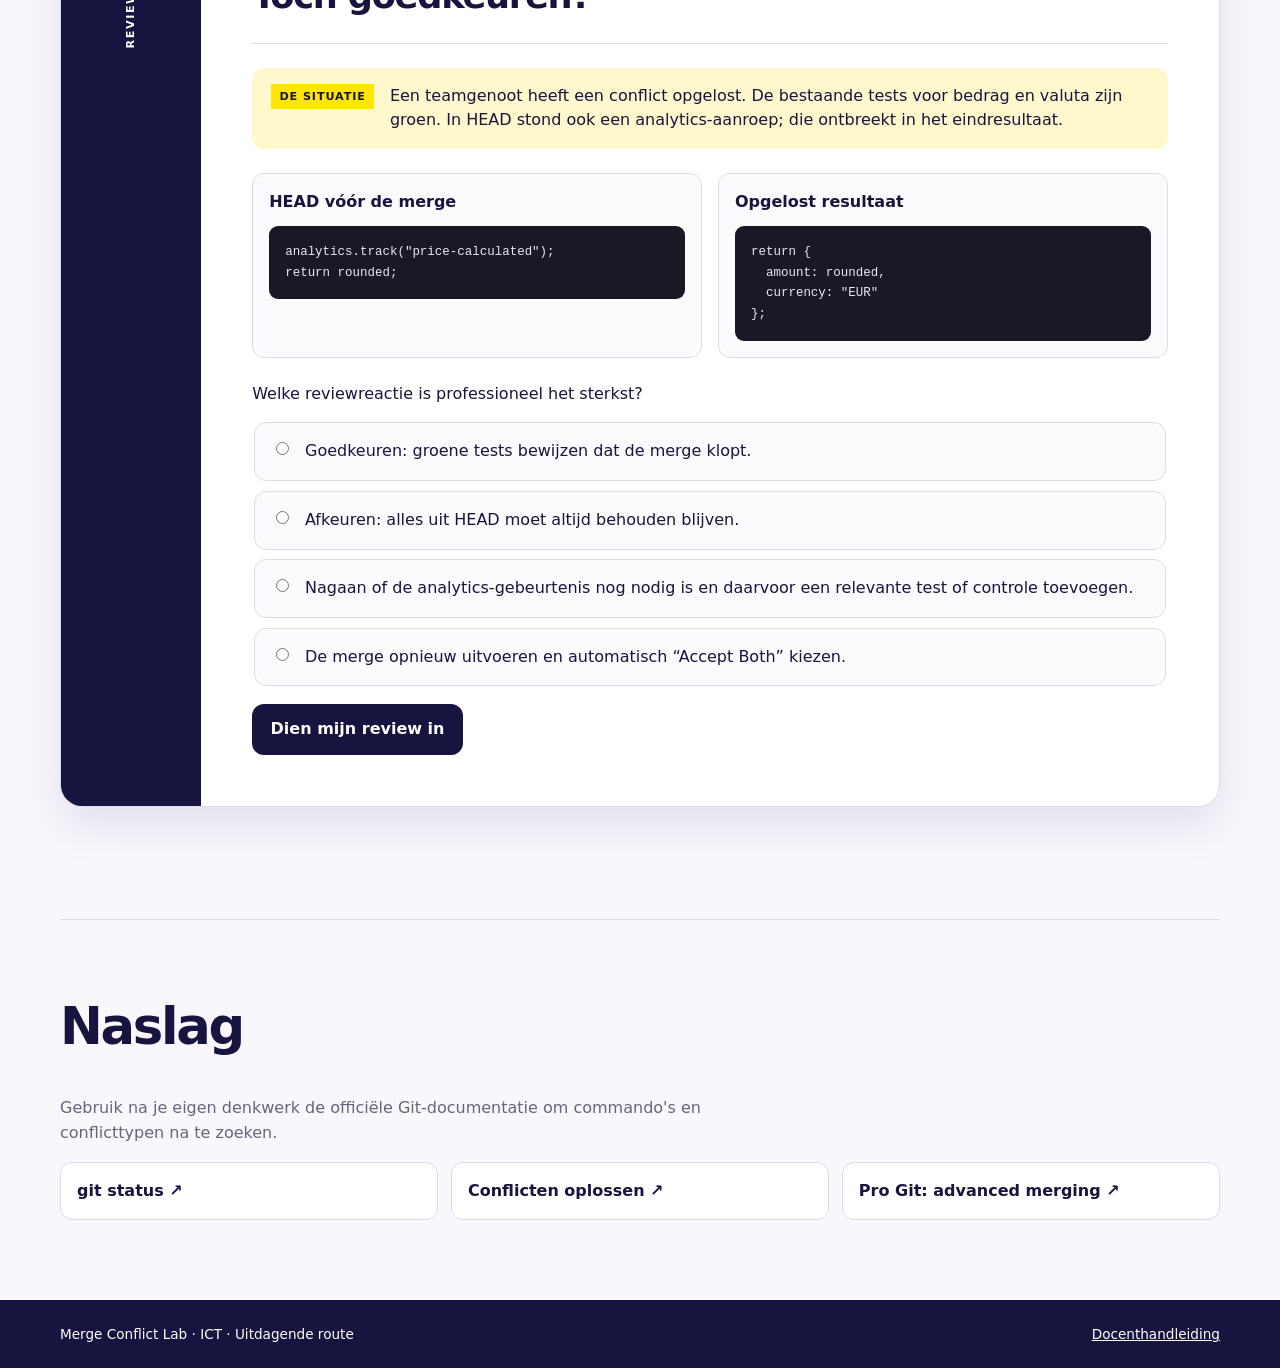
==== commit 5e8b5181: "Voeg challenge toe waarin combineren onjuist is" ====
--- a/challenge.html
+++ b/challenge.html
@@ -7,10 +7,10 @@
 </head>
 <body class="challenge-page">
 <a class="skip" href="#dossiers">Ga naar de dossiers</a>
-<header><a class="brand" href="index.html"><b>&lt;&lt;</b> Merge Conflict Lab</a><div class="progress"><span id="challengeProgressText">0 van 4 dossiers</span><i><em id="challengeProgressBar"></em></i></div></header>
+<header><a class="brand" href="index.html"><b>&lt;&lt;</b> Merge Conflict Lab</a><div class="progress"><span id="challengeProgressText">0 van 5 dossiers</span><i><em id="challengeProgressBar"></em></i></div></header>
 <main>
 <section class="challenge-hero shell">
-  <div><p class="eyebrow">Uitdagende route · ICT · circa 35 minuten</p><h1>Minder steun.<br><span>Meer afwegen.</span></h1><p class="lead">Je krijgt complexere informatie, meerdere conflicten tegelijk en tests die niet het hele verhaal vertellen. Jij onderbouwt wat één samenhangende oplossing moet worden.</p><div class="actions"><a class="button primary" href="#dossiers">Open dossier 1</a><a class="button ghost" href="index.html">Terug naar de basisroute</a></div></div>
+  <div><p class="eyebrow">Uitdagende route · ICT · circa 40 minuten</p><h1>Minder steun.<br><span>Meer afwegen.</span></h1><p class="lead">Je krijgt complexere informatie, meerdere conflicten tegelijk en tests die niet het hele verhaal vertellen. Jij onderbouwt wat één samenhangende oplossing moet worden.</p><div class="actions"><a class="button primary" href="#dossiers">Open dossier 1</a><a class="button ghost" href="index.html">Terug naar de basisroute</a></div></div>
   <div class="challenge-rules"><p class="eyebrow">Spelregels</p><ol><li>Lees eerst de productregel.</li><li>Werk vanuit de bedoeling, niet vanuit een favoriete branch.</li><li>Gebruik feedback pas na je eigen beslissing.</li><li>Groene tests zijn bewijs, maar niet altijd genoeg bewijs.</li></ol></div>
 </section>
 
@@ -30,7 +30,20 @@
 <label><input type="radio" name="reconstruct" value="both">Beide regels achter elkaar laten staan</label>
 </fieldset><button class="button check" id="checkReconstruct">Beoordeel mijn oplossing</button><div class="feedback" id="reconstructFeedback" aria-live="polite"></div></div></article>
 
-<article class="mission challenge-mission" data-challenge="2"><aside><b>2</b><span>Triage</span></aside><div class="content"><div class="mission-head"><div><small>MEERDERE BESTANDEN</small><h3>Wat vraagt om een merge-beslissing?</h3></div><mark>Nog te doen</mark></div>
+<article class="mission challenge-mission" data-challenge="2"><aside><b>2</b><span>Kiezen</span></aside><div class="content"><div class="mission-head"><div><small>COMBINEREN?</small><h3>Bewaar je echt beide versies?</h3></div><mark>Nog te doen</mark></div>
+<div class="briefing"><b>Het besluit</b><p>Na een beveiligingsreview vervangt het team inloggen met een gebruikersnaam volledig door inloggen met een e-mailadres. Gebruikersnamen mogen niet meer als inlognaam werken.</p></div>
+<p>HEAD bevat de oude manier. De inkomende branch voert het nieuwe besluit uit. Welke oplossing past bij de productregel?</p>
+<div class="review-grid"><div><b>HEAD</b><pre><code>const identity = user.username;
+return signIn(identity, password);</code></pre></div><div><b>feature/email-login</b><pre><code>const identity = user.email;
+return signIn(identity, password);</code></pre></div></div>
+<fieldset class="stack">
+<label><input type="radio" name="replacement" value="head">Alleen HEAD behouden</label>
+<label><input type="radio" name="replacement" value="incoming">Alleen de inkomende versie behouden</label>
+<label><input type="radio" name="replacement" value="combine">Combineren: e-mailadres óf gebruikersnaam toestaan</label>
+<label><input type="radio" name="replacement" value="both">Beide aanroepen achter elkaar uitvoeren</label>
+</fieldset><button class="button check" id="checkReplacement">Beoordeel mijn oplossing</button><div class="feedback" id="replacementFeedback" aria-live="polite"></div></div></article>
+
+<article class="mission challenge-mission" data-challenge="3"><aside><b>3</b><span>Triage</span></aside><div class="content"><div class="mission-head"><div><small>MEERDERE BESTANDEN</small><h3>Wat vraagt om een merge-beslissing?</h3></div><mark>Nog te doen</mark></div>
 <div class="briefing"><b>De situatie</b><p>Een merge raakt vier bestanden. Selecteer alle paden waarvoor Git nog een inhoudelijke beslissing van jou nodig heeft. Een gewone lokale wijziging hoort niet bij je selectie.</p></div>
 <pre class="status-output"><code>$ git status
 Unmerged paths:
@@ -47,7 +60,7 @@
 <label><input type="checkbox" name="triage" value="readme"><code>README.md</code></label>
 </fieldset><button class="button check" id="checkTriage">Controleer mijn triage</button><div class="feedback" id="triageFeedback" aria-live="polite"></div></div></article>
 
-<article class="mission challenge-mission" data-challenge="3"><aside><b>3</b><span>Bouwen</span></aside><div class="content"><div class="mission-head"><div><small>ZELFSTANDIGE OPLOSSING</small><h3>Behoud beide productwijzigingen</h3></div><mark>Nog te doen</mark></div>
+<article class="mission challenge-mission" data-challenge="4"><aside><b>4</b><span>Bouwen</span></aside><div class="content"><div class="mission-head"><div><small>ZELFSTANDIGE OPLOSSING</small><h3>Behoud beide productwijzigingen</h3></div><mark>Nog te doen</mark></div>
 <div class="briefing"><b>De regels</b><p>Studenten krijgen eerst 10% korting. Daarna gaat bij coupon <code>WELCOME</code> nog € 5 van het bedrag af. Het eindbedrag kan nooit negatief zijn en wordt afgerond op twee decimalen.</p></div>
 <p>Los het conflict op in de editor. Je ziet de testgevallen pas nadat je ze uitvoert.</p>
 <div class="editor"><div>JS &nbsp; pricing.js <b>U</b></div><textarea id="challengeEditor" spellcheck="false" aria-label="Los het prijsconflict op">function finalPrice(price, isStudent, coupon) {
@@ -61,7 +74,7 @@
 }</textarea></div>
 <div class="actions"><button class="button test" id="runChallengeTests">Voer de tests uit</button><button class="linkbutton" id="restoreChallengeCode">Herstel conflict</button></div><div class="feedback" id="challengeCodeFeedback" aria-live="polite"></div><div class="tests" id="challengeTestPanel" aria-live="polite" hidden></div></div></article>
 
-<article class="mission challenge-mission" data-challenge="4"><aside><b>4</b><span>Review</span></aside><div class="content"><div class="mission-head"><div><small>GROENE TESTS</small><h3>Toch goedkeuren?</h3></div><mark>Nog te doen</mark></div>
+<article class="mission challenge-mission" data-challenge="5"><aside><b>5</b><span>Review</span></aside><div class="content"><div class="mission-head"><div><small>GROENE TESTS</small><h3>Toch goedkeuren?</h3></div><mark>Nog te doen</mark></div>
 <div class="briefing"><b>De situatie</b><p>Een teamgenoot heeft een conflict opgelost. De bestaande tests voor bedrag en valuta zijn groen. In HEAD stond ook een analytics-aanroep; die ontbreekt in het eindresultaat.</p></div>
 <div class="review-grid"><div><b>HEAD vóór de merge</b><pre><code>analytics.track("price-calculated");
 return rounded;</code></pre></div><div><b>Opgelost resultaat</b><pre><code>return {
--- a/challenge.css
+++ b/challenge.css
@@ -0,0 +1,4 @@
+.challenge-page{background:#f8f7fc}.challenge-hero{min-height:620px;padding:6rem 0;display:grid;grid-template-columns:1.05fr .75fr;gap:clamp(2rem,6vw,6rem);align-items:center}.challenge-rules{padding:1.6rem;border:1px solid #cbc5ff;border-radius:20px;background:#fff;box-shadow:var(--shadow)}.challenge-rules ol{margin:0;padding-left:1.35rem;display:grid;gap:.85rem}.challenge-rules li::marker{color:var(--bright);font-weight:900}.challenge-intro{padding:5rem 0;border-top:1px solid var(--line)}.challenge-intro>p:not(.eyebrow){max-width:760px;color:var(--muted);font-size:1.08rem}.challenge-route{display:flex;flex-wrap:wrap;align-items:center;gap:.65rem;margin-top:2rem;color:var(--purple)}.challenge-route span{padding:.45rem .7rem;border-radius:9px;background:#eae6ff;font-weight:800}.challenge-dossiers{padding:0 0 7rem}.challenge-mission{scroll-margin-top:90px}.three-way{display:grid;grid-template-columns:repeat(3,1fr);gap:.8rem;margin:1.5rem 0}.three-way>div,.review-grid>div{min-width:0;padding:1rem;border:1px solid var(--line);border-radius:12px;background:#fbfbfd}.three-way pre,.review-grid pre{margin:.7rem 0 0;padding:1rem;overflow:auto;border-radius:9px;background:var(--terminal);color:#e9e7f2;font-size:.78rem;line-height:1.65}.triage-options{grid-template-columns:1fr 1fr}.review-grid{display:grid;grid-template-columns:1fr 1fr;gap:1rem;margin:1.5rem 0}.challenge-finish{margin-bottom:6rem;padding:clamp(2rem,5vw,4rem);border-radius:24px;background:var(--purple);color:#fff}.challenge-finish .eyebrow{color:#c9c0ff}.challenge-finish>p:not(.eyebrow){max-width:750px;color:#eeecff}.challenge-finish .mantra span{color:var(--ink)}
+@media(max-width:850px){.challenge-hero{min-height:auto;padding:4rem 0;grid-template-columns:1fr}.three-way{grid-template-columns:1fr}.review-grid{grid-template-columns:1fr}}
+@media(max-width:560px){.triage-options{grid-template-columns:1fr}.challenge-route{align-items:flex-start;flex-direction:column}.challenge-route span{width:100%}}
+@media print{.challenge-page header,.challenge-hero,.challenge-intro,.challenge-dossiers,.challenge-page .sources,.challenge-page footer{display:none!important}.challenge-finish[hidden]{display:block!important}.challenge-finish{background:#fff;color:#000;border:2px solid}.challenge-finish .button{display:none}}
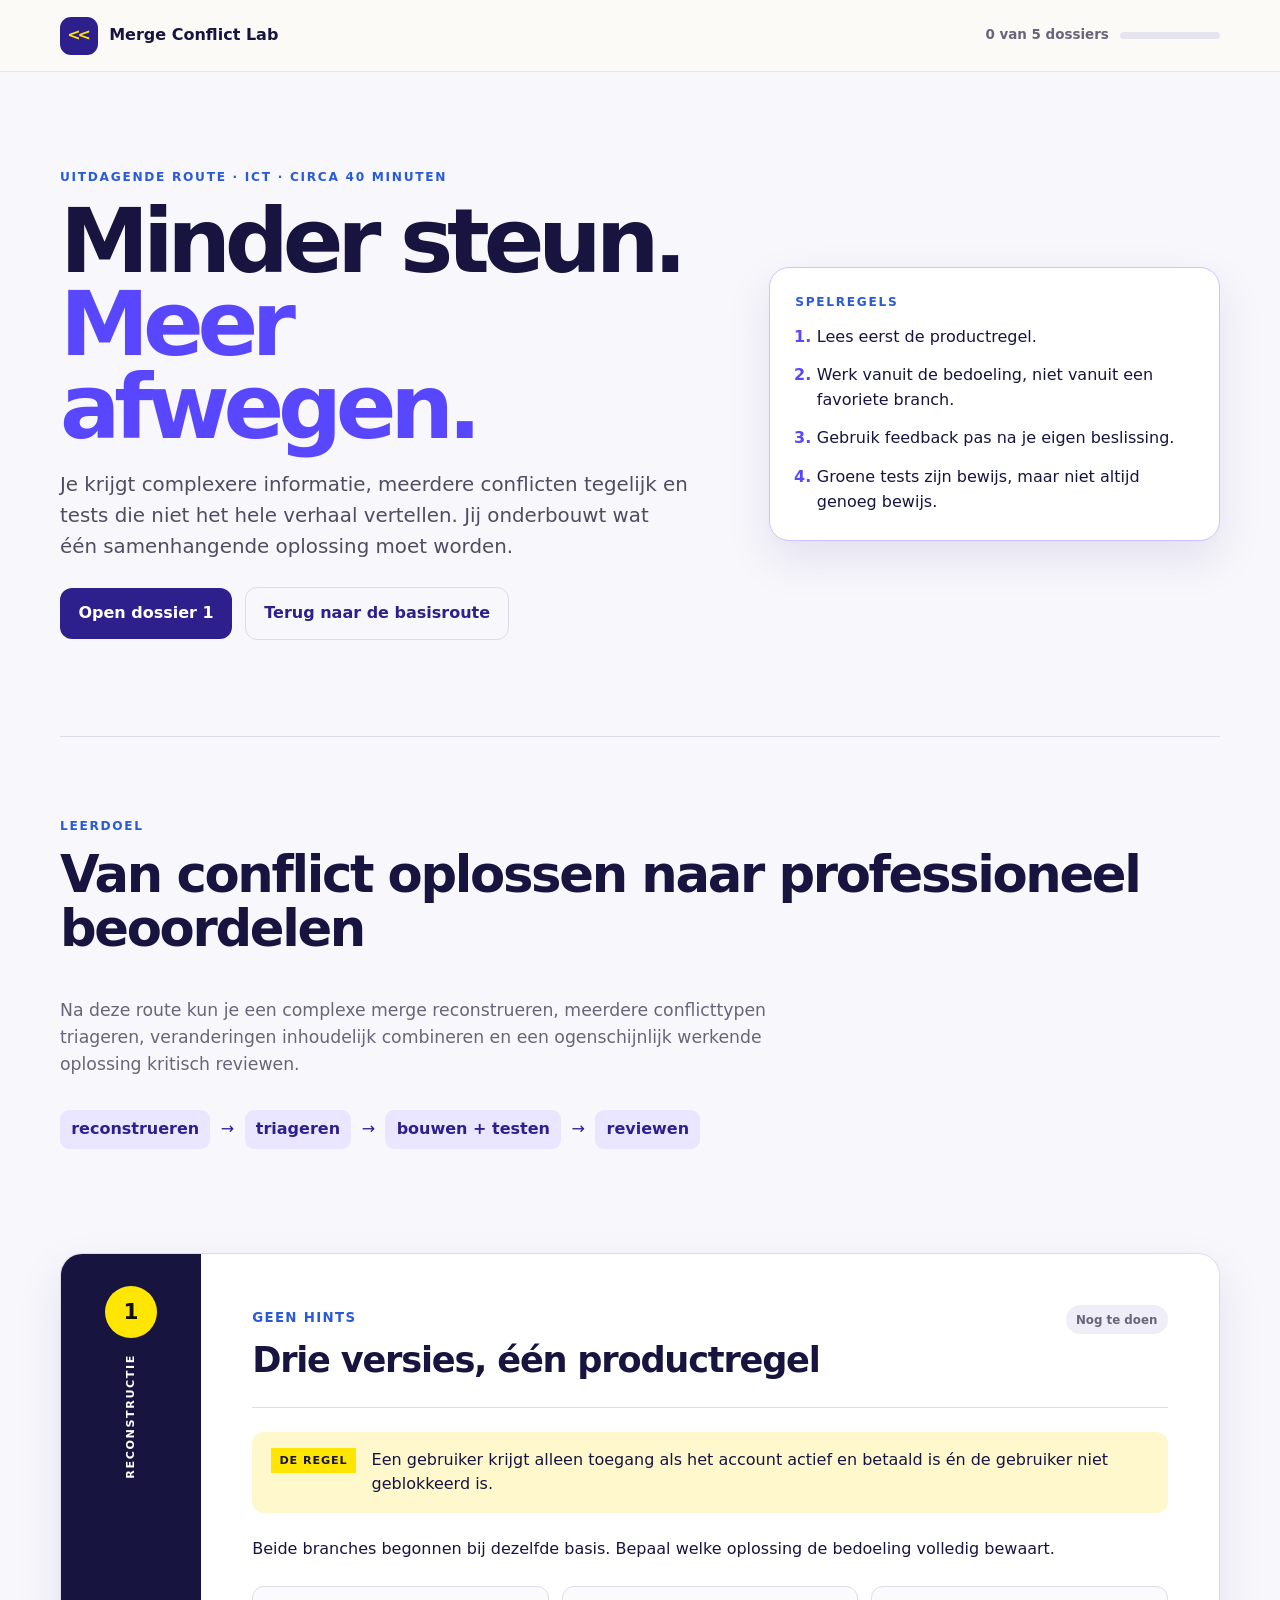
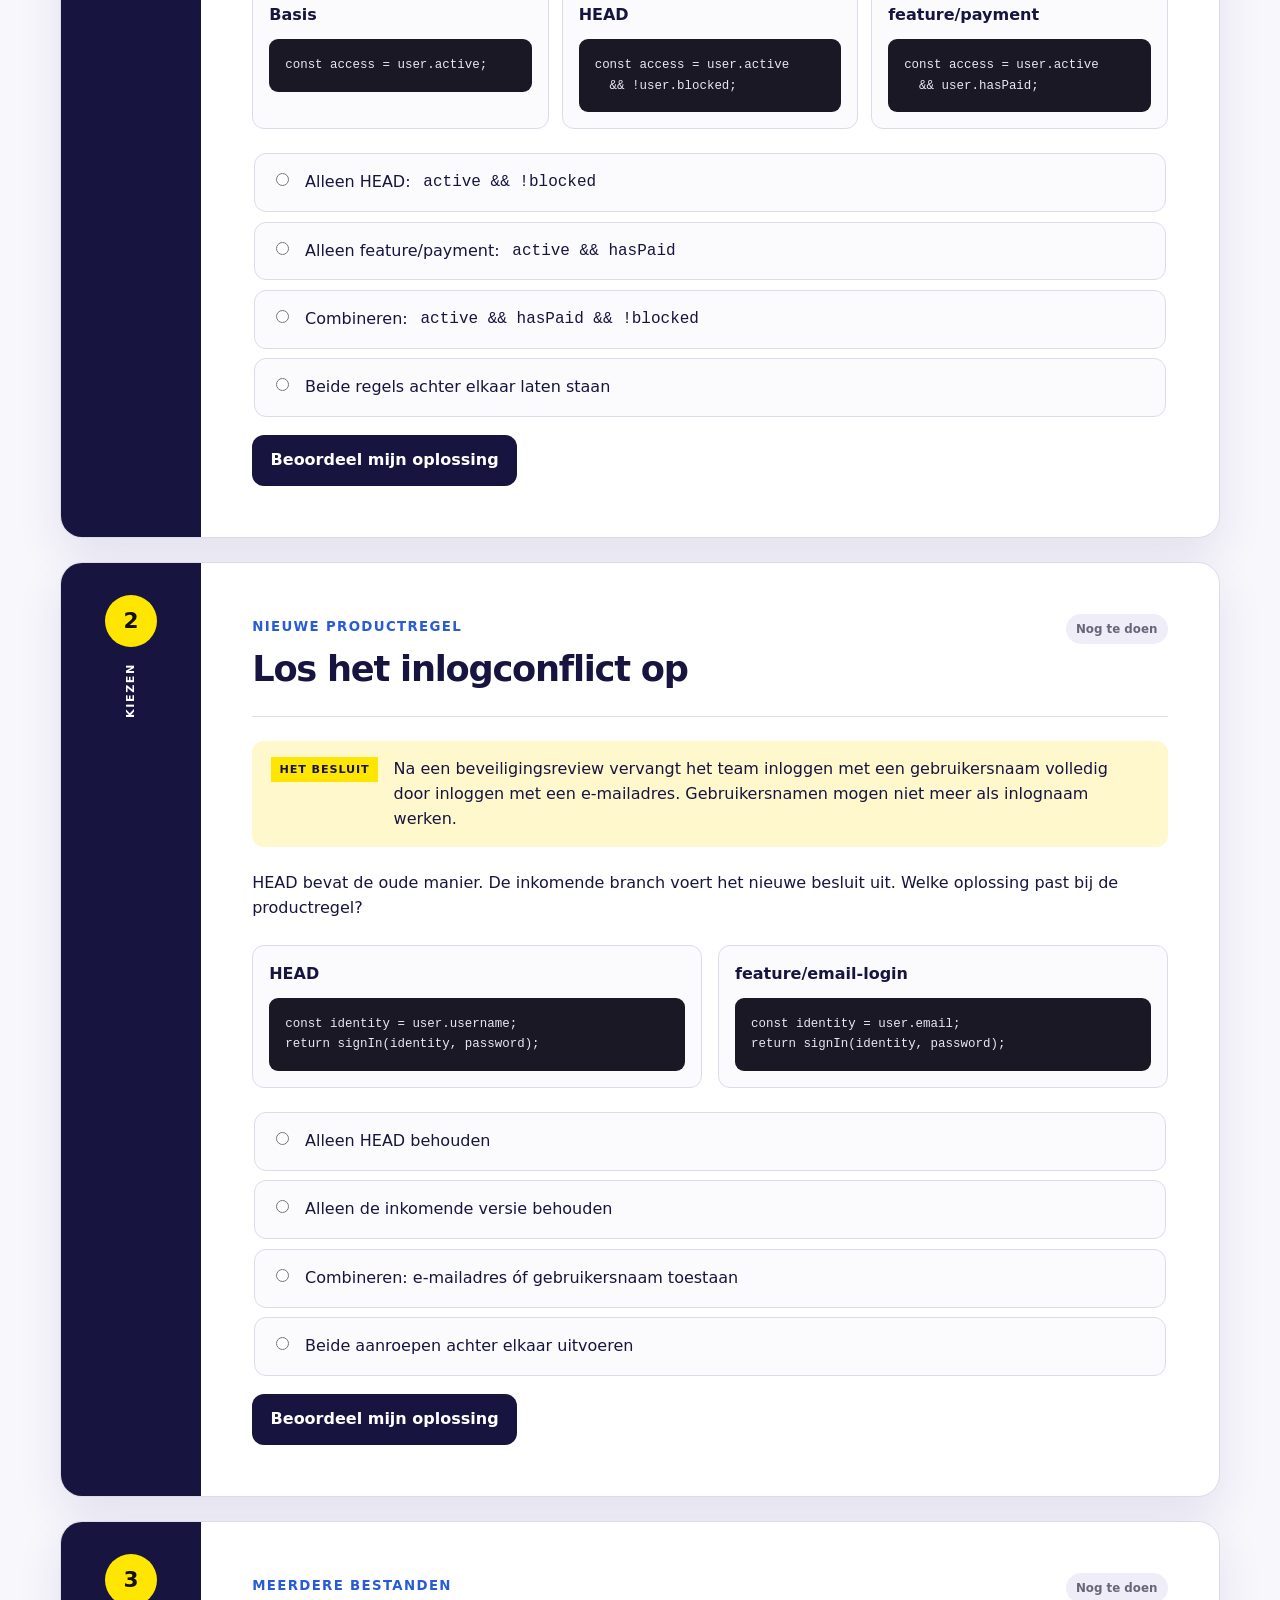
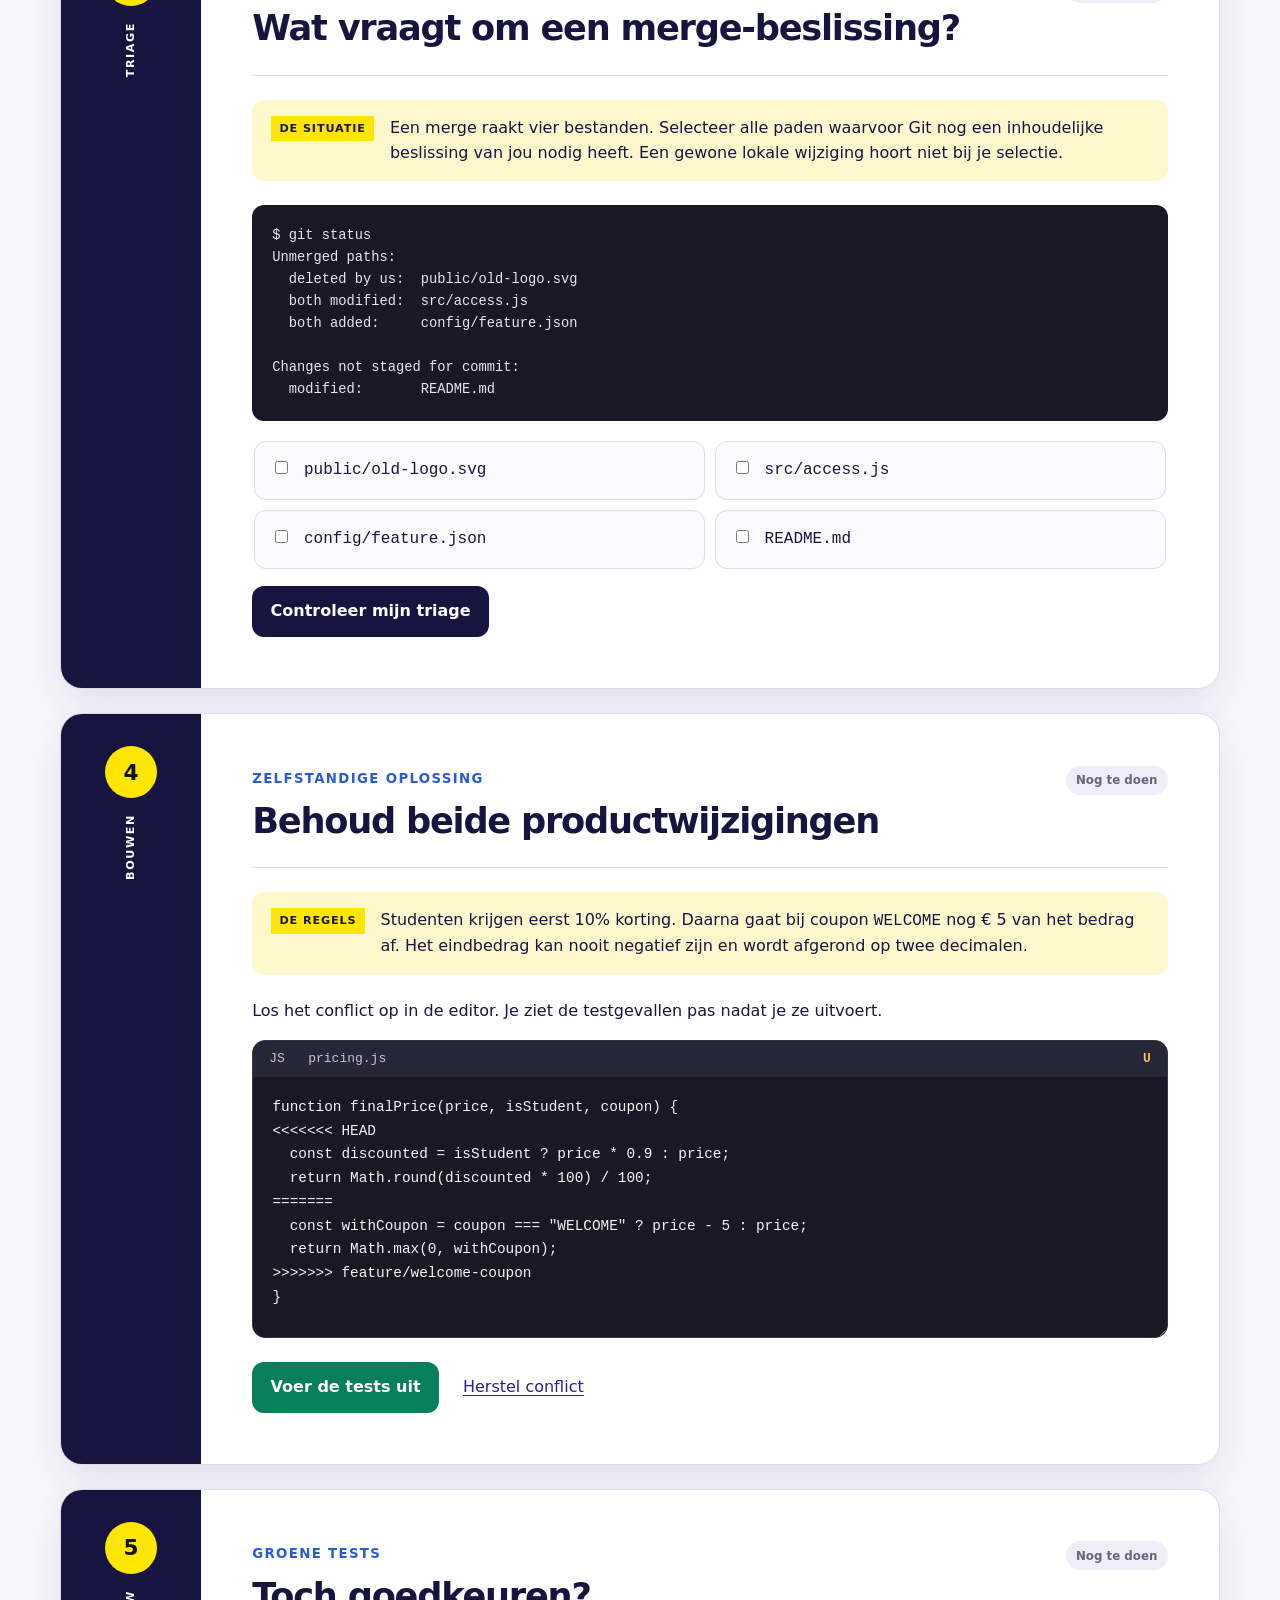
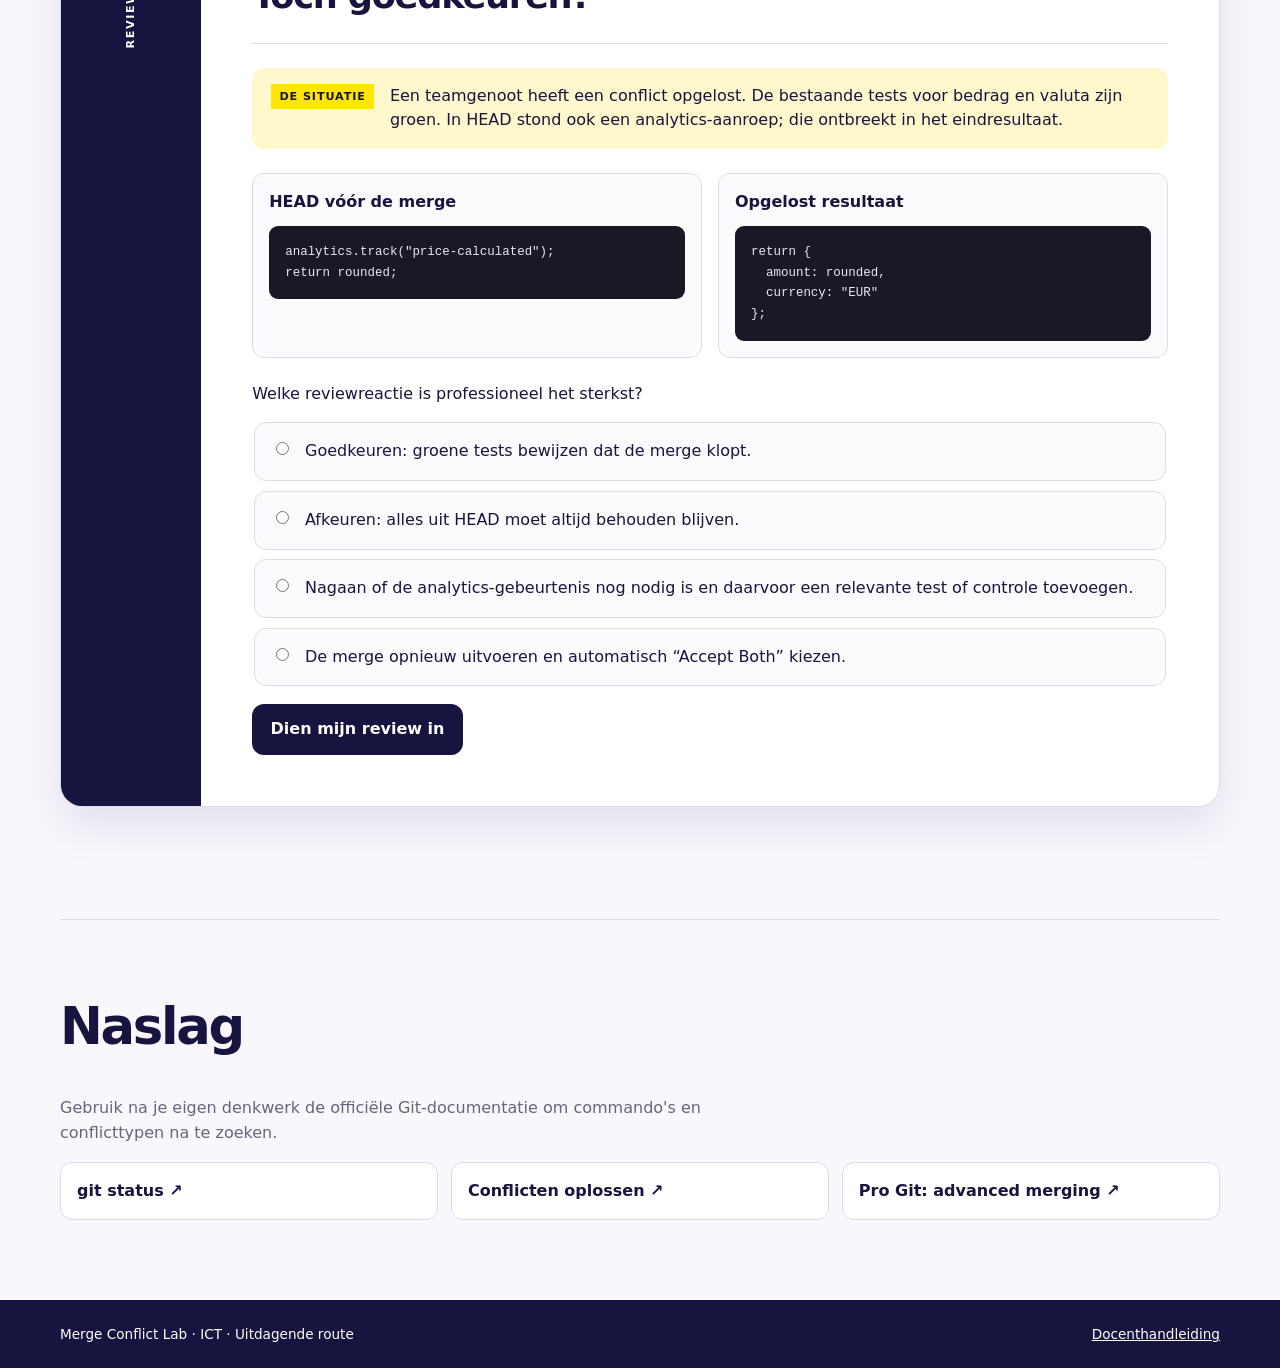
==== commit 197a0a67: "Maak titel van dossier 2 neutraler" ====
--- a/challenge.html
+++ b/challenge.html
@@ -30,7 +30,7 @@
 <label><input type="radio" name="reconstruct" value="both">Beide regels achter elkaar laten staan</label>
 </fieldset><button class="button check" id="checkReconstruct">Beoordeel mijn oplossing</button><div class="feedback" id="reconstructFeedback" aria-live="polite"></div></div></article>
 
-<article class="mission challenge-mission" data-challenge="2"><aside><b>2</b><span>Kiezen</span></aside><div class="content"><div class="mission-head"><div><small>COMBINEREN?</small><h3>Bewaar je echt beide versies?</h3></div><mark>Nog te doen</mark></div>
+<article class="mission challenge-mission" data-challenge="2"><aside><b>2</b><span>Kiezen</span></aside><div class="content"><div class="mission-head"><div><small>NIEUWE PRODUCTREGEL</small><h3>Los het inlogconflict op</h3></div><mark>Nog te doen</mark></div>
 <div class="briefing"><b>Het besluit</b><p>Na een beveiligingsreview vervangt het team inloggen met een gebruikersnaam volledig door inloggen met een e-mailadres. Gebruikersnamen mogen niet meer als inlognaam werken.</p></div>
 <p>HEAD bevat de oude manier. De inkomende branch voert het nieuwe besluit uit. Welke oplossing past bij de productregel?</p>
 <div class="review-grid"><div><b>HEAD</b><pre><code>const identity = user.username;
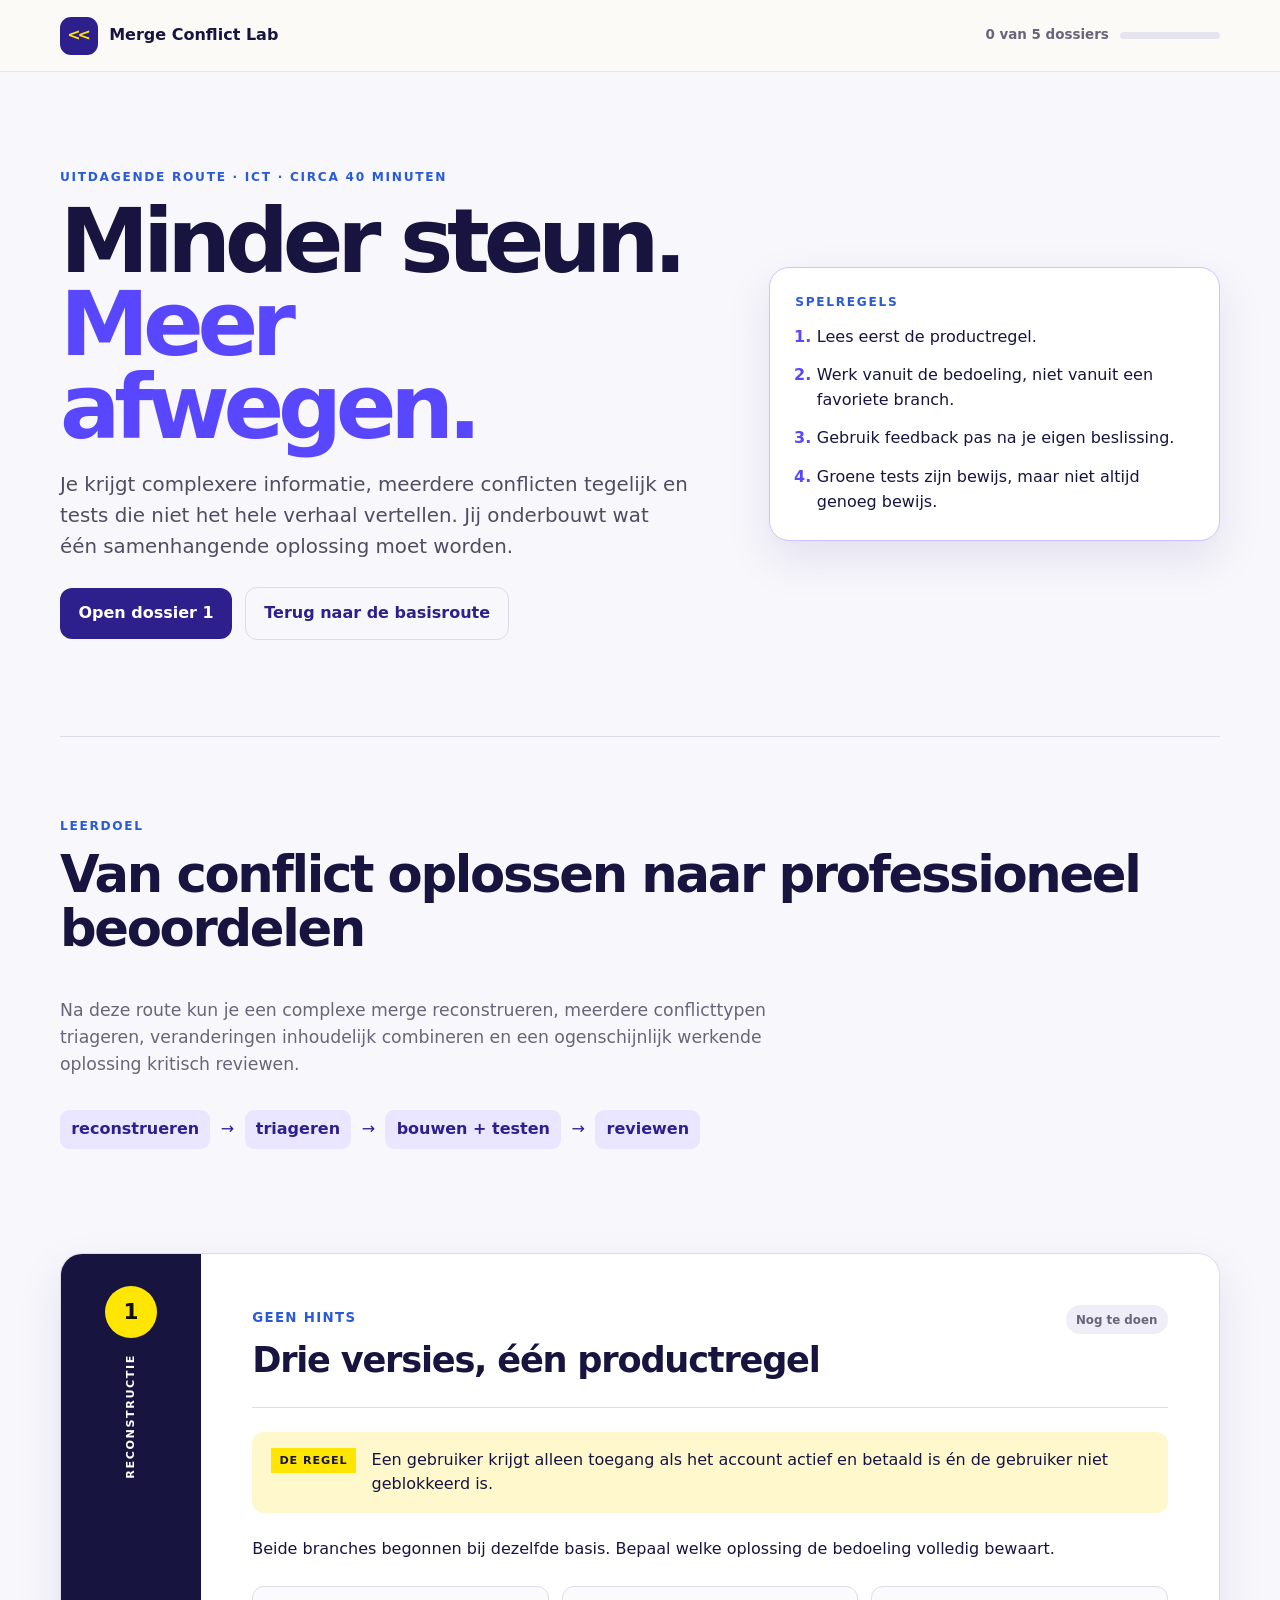
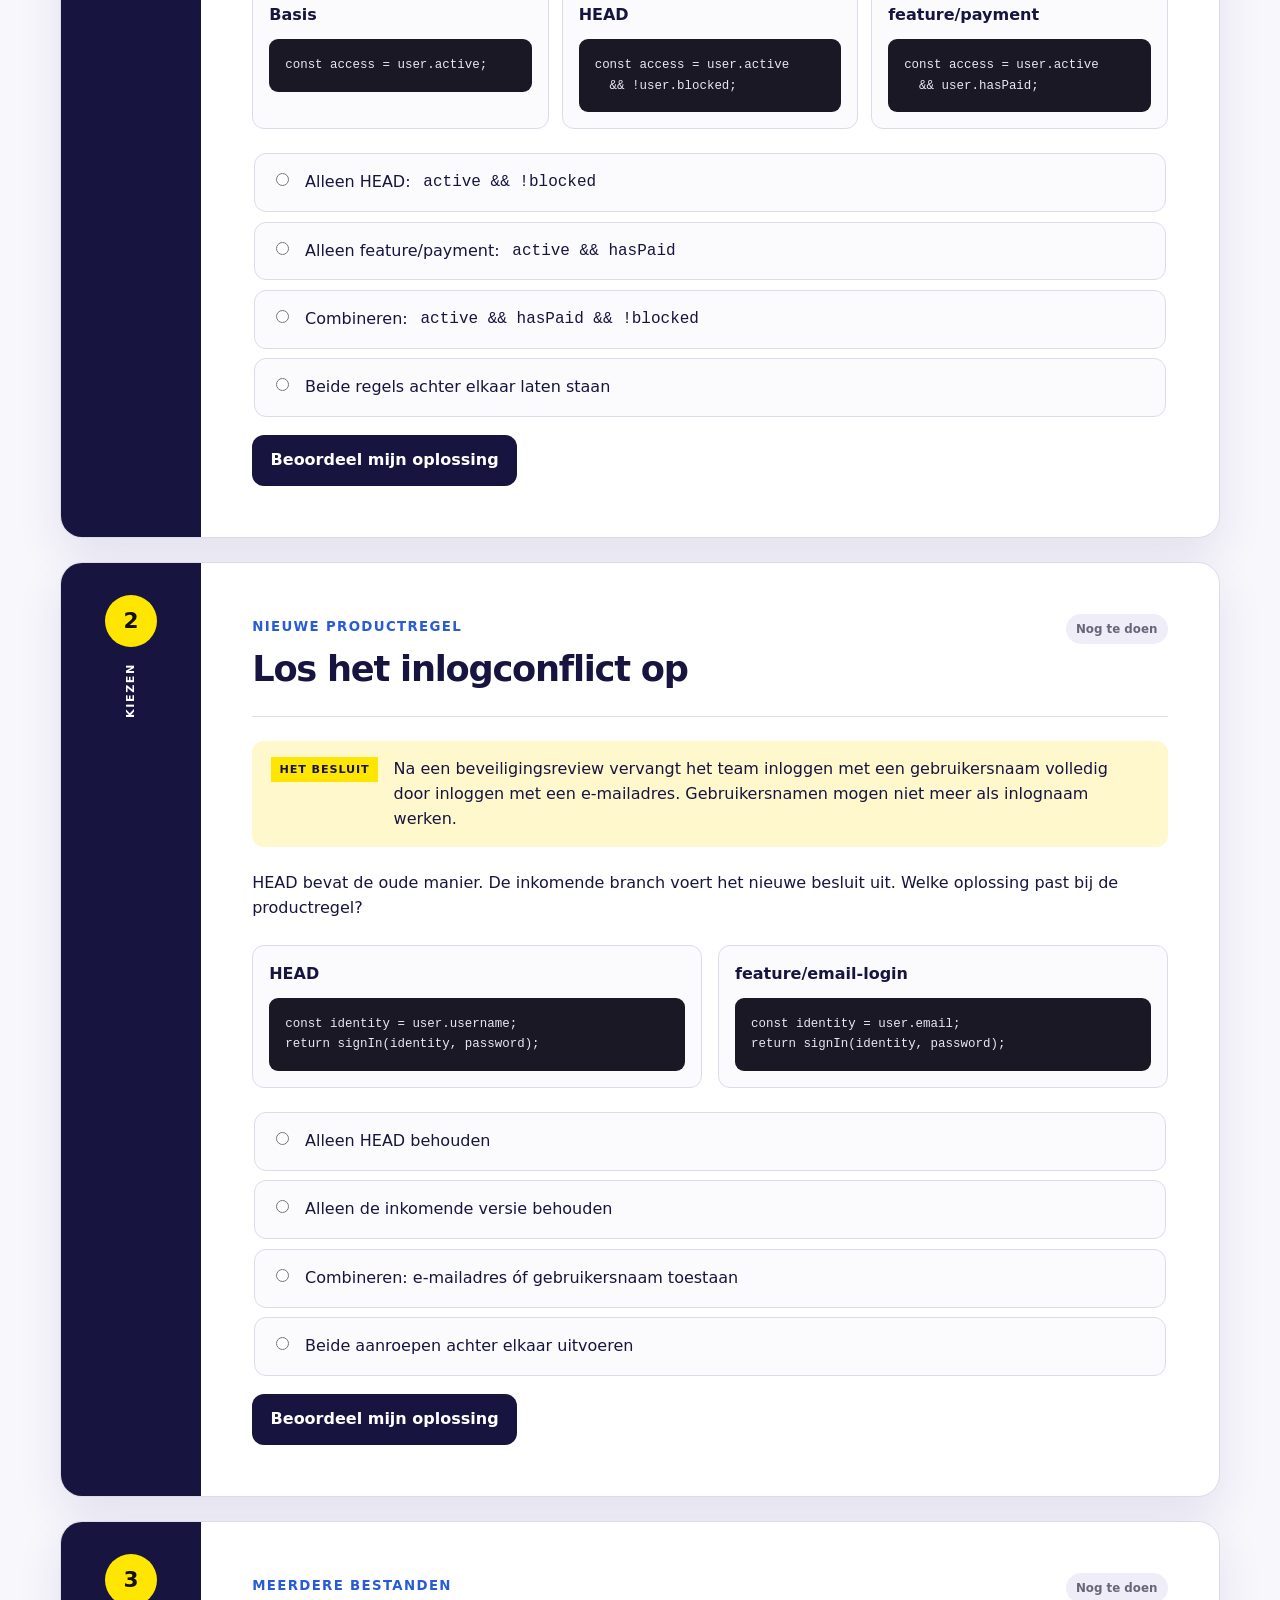
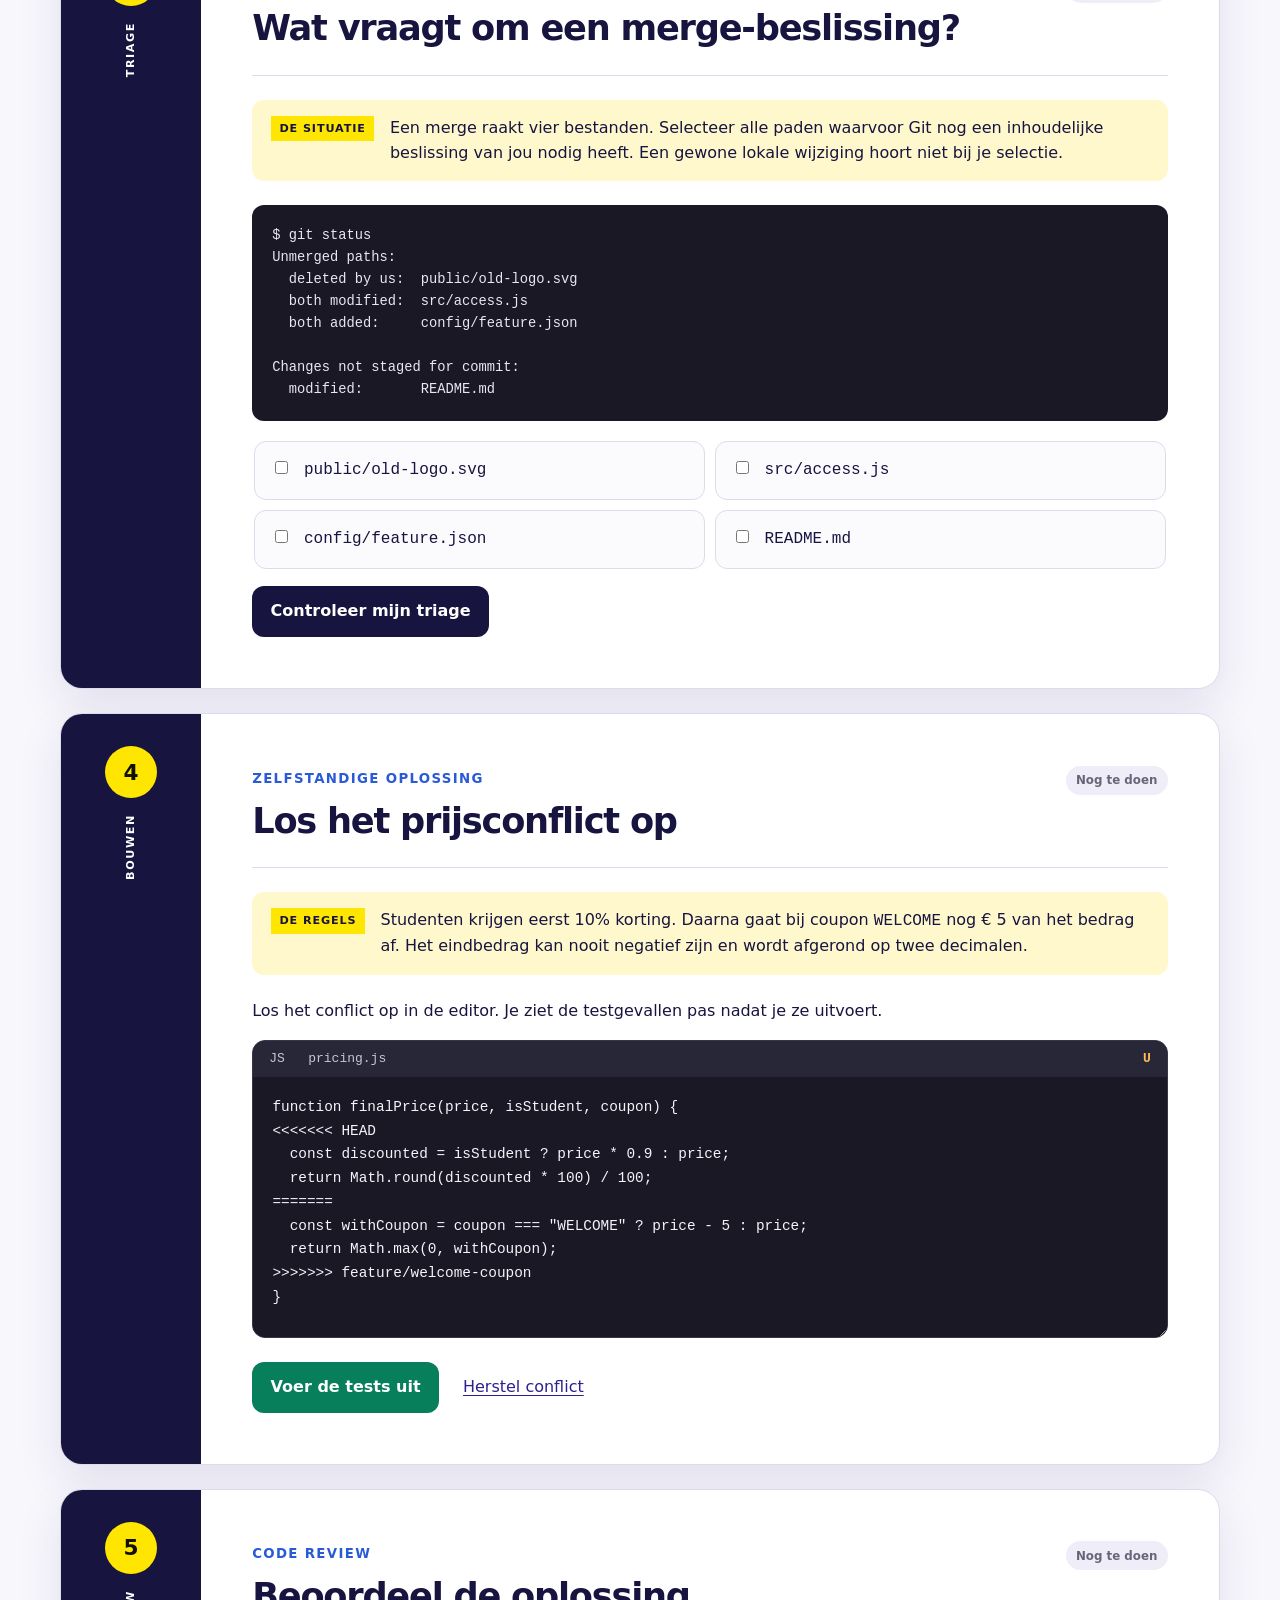
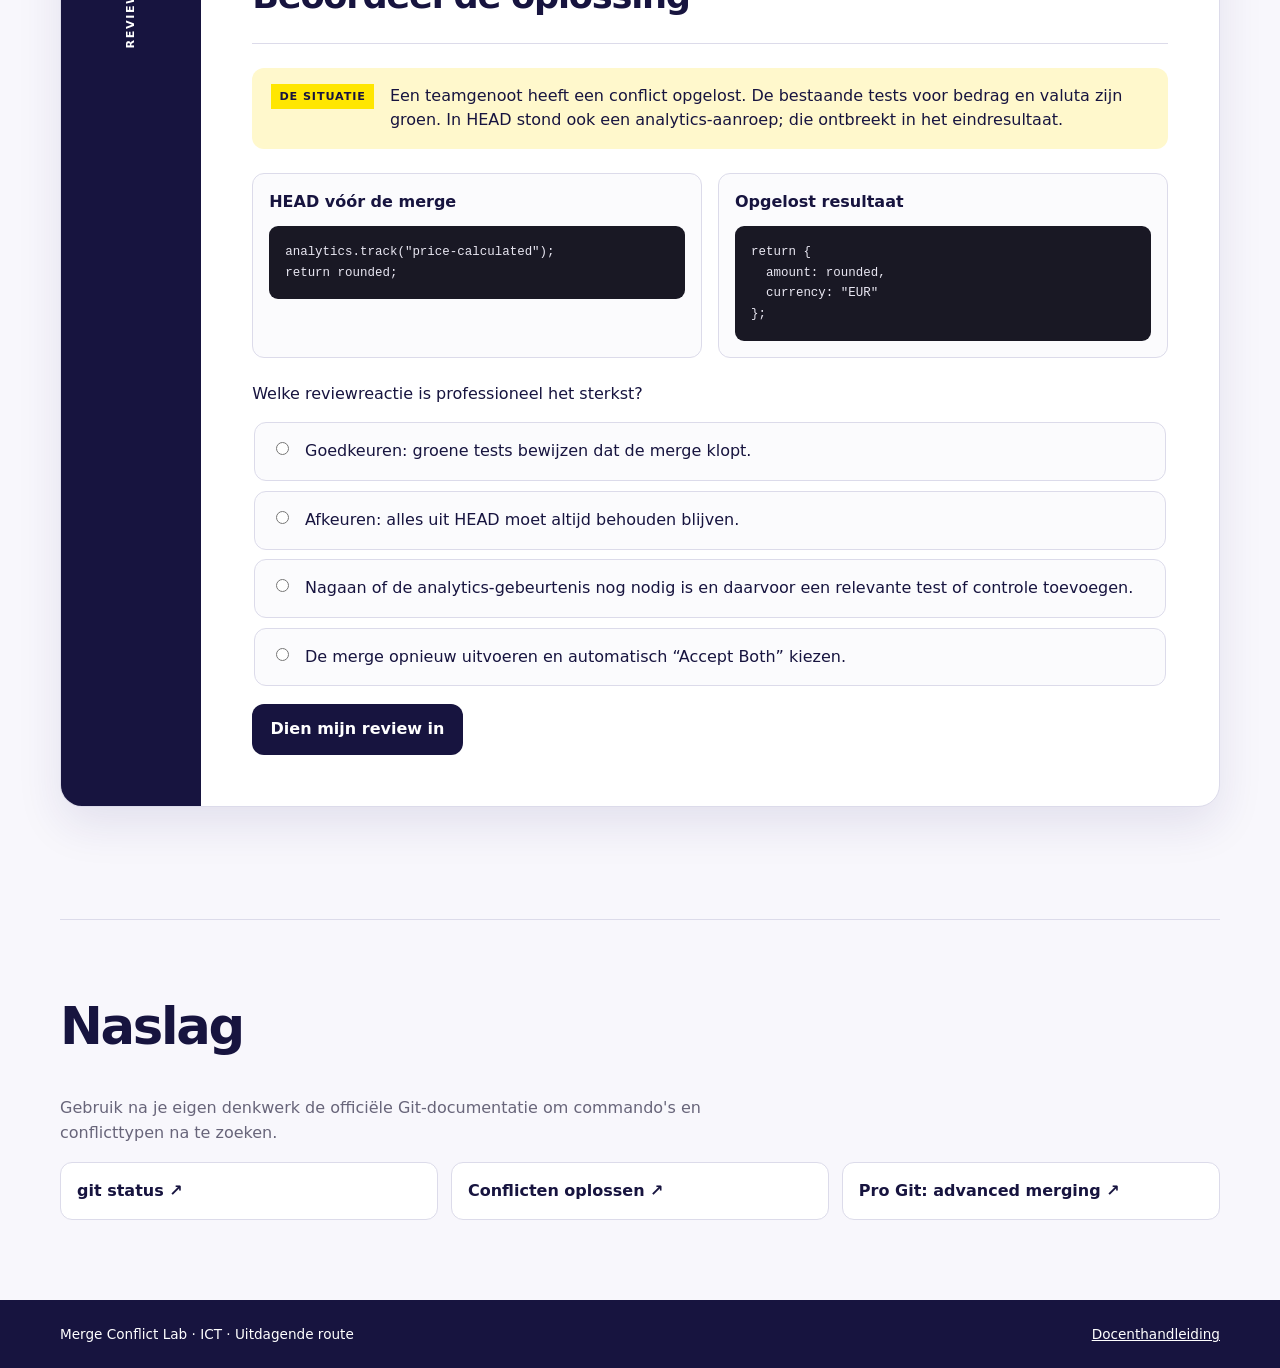
==== commit 86b29037: "Maak challenge-titels neutraler" ====
--- a/challenge.html
+++ b/challenge.html
@@ -60,7 +60,7 @@
 <label><input type="checkbox" name="triage" value="readme"><code>README.md</code></label>
 </fieldset><button class="button check" id="checkTriage">Controleer mijn triage</button><div class="feedback" id="triageFeedback" aria-live="polite"></div></div></article>
 
-<article class="mission challenge-mission" data-challenge="4"><aside><b>4</b><span>Bouwen</span></aside><div class="content"><div class="mission-head"><div><small>ZELFSTANDIGE OPLOSSING</small><h3>Behoud beide productwijzigingen</h3></div><mark>Nog te doen</mark></div>
+<article class="mission challenge-mission" data-challenge="4"><aside><b>4</b><span>Bouwen</span></aside><div class="content"><div class="mission-head"><div><small>ZELFSTANDIGE OPLOSSING</small><h3>Los het prijsconflict op</h3></div><mark>Nog te doen</mark></div>
 <div class="briefing"><b>De regels</b><p>Studenten krijgen eerst 10% korting. Daarna gaat bij coupon <code>WELCOME</code> nog € 5 van het bedrag af. Het eindbedrag kan nooit negatief zijn en wordt afgerond op twee decimalen.</p></div>
 <p>Los het conflict op in de editor. Je ziet de testgevallen pas nadat je ze uitvoert.</p>
 <div class="editor"><div>JS &nbsp; pricing.js <b>U</b></div><textarea id="challengeEditor" spellcheck="false" aria-label="Los het prijsconflict op">function finalPrice(price, isStudent, coupon) {
@@ -74,7 +74,7 @@
 }</textarea></div>
 <div class="actions"><button class="button test" id="runChallengeTests">Voer de tests uit</button><button class="linkbutton" id="restoreChallengeCode">Herstel conflict</button></div><div class="feedback" id="challengeCodeFeedback" aria-live="polite"></div><div class="tests" id="challengeTestPanel" aria-live="polite" hidden></div></div></article>
 
-<article class="mission challenge-mission" data-challenge="5"><aside><b>5</b><span>Review</span></aside><div class="content"><div class="mission-head"><div><small>GROENE TESTS</small><h3>Toch goedkeuren?</h3></div><mark>Nog te doen</mark></div>
+<article class="mission challenge-mission" data-challenge="5"><aside><b>5</b><span>Review</span></aside><div class="content"><div class="mission-head"><div><small>CODE REVIEW</small><h3>Beoordeel de oplossing</h3></div><mark>Nog te doen</mark></div>
 <div class="briefing"><b>De situatie</b><p>Een teamgenoot heeft een conflict opgelost. De bestaande tests voor bedrag en valuta zijn groen. In HEAD stond ook een analytics-aanroep; die ontbreekt in het eindresultaat.</p></div>
 <div class="review-grid"><div><b>HEAD vóór de merge</b><pre><code>analytics.track("price-calculated");
 return rounded;</code></pre></div><div><b>Opgelost resultaat</b><pre><code>return {
